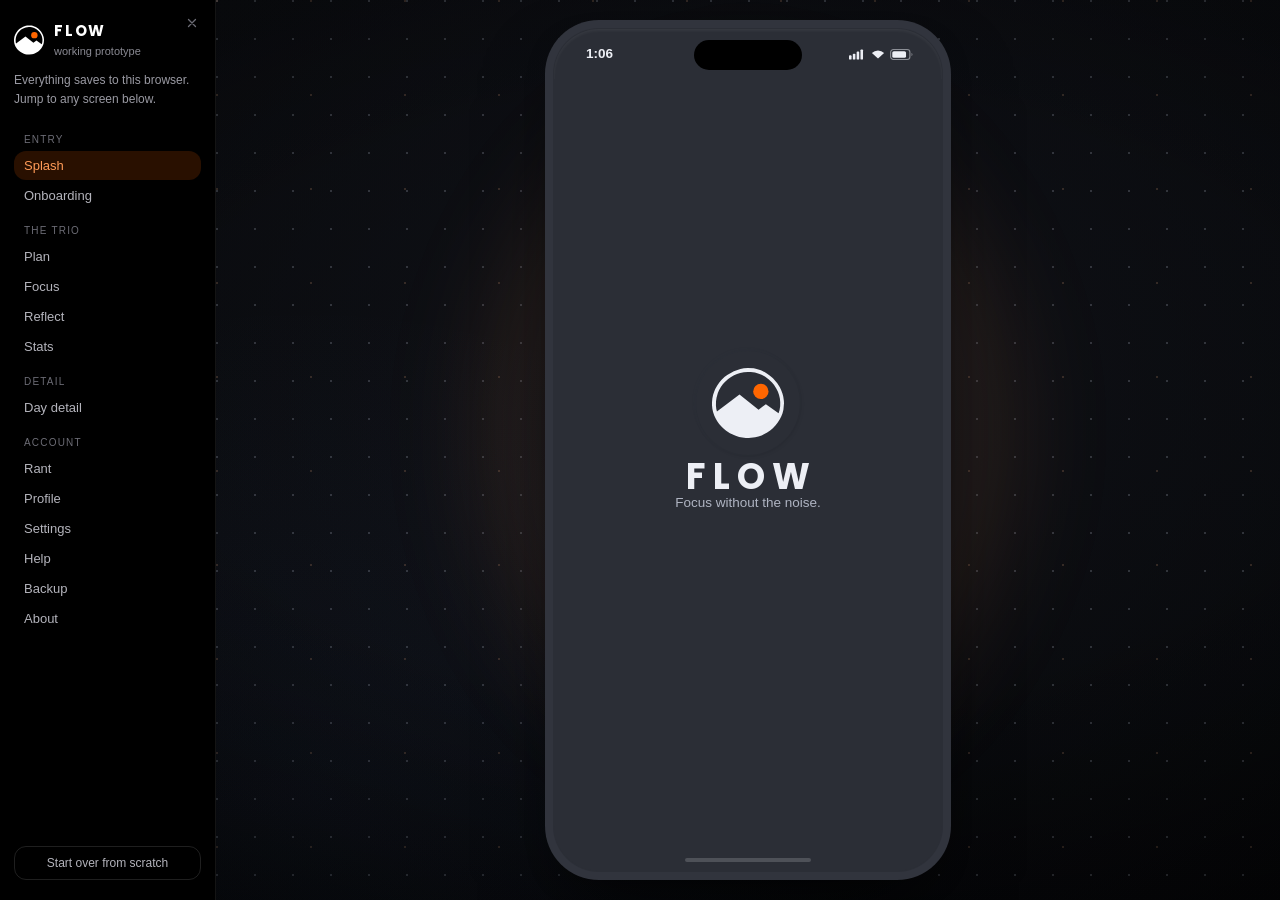
==== app/index.html @ 4b925926 "Flow, second iteration A focus app in plain HTML, CSS and JavaScript. Plan the day, run the timer, r" ====
<!DOCTYPE html>
<html lang="en" data-theme="dark">
<head>
<meta charset="utf-8">
<meta name="viewport" content="width=device-width, initial-scale=1, viewport-fit=cover">
<meta name="theme-color" content="#000000">
<title>Flow</title>
<meta name="description" content="A focus app that runs in the browser. Plan the day, run the timer, reflect on how it went. No sign up, no account, nothing leaves your device.">

<!-- The mark is white on transparent, drawn for a dark ground, so on its own it
     disappears in a light browser tab. tools/build_icons.py sits it on the
     app's own near-black first. 180 is the size iOS wants for a home screen. -->
<link rel="icon" href="icon-32.png" sizes="32x32" type="image/png">
<link rel="apple-touch-icon" href="icon-180.png">
<meta name="apple-mobile-web-app-title" content="Flow">

<!-- The card people see when the link gets posted. The path is relative to the
     site root, which is where the built index.html lives, not to app/.
     tools/set_site_url.py rewrites these to absolute once the site has a URL,
     because a few scrapers will not resolve a relative one. -->
<meta property="og:type" content="website">
<meta property="og:url" content="https://arihantslittlecave.github.io/flow-focus-app/">
<meta property="og:title" content="Flow">
<meta property="og:description" content="Plan the day. Do the work. Reflect on it. A focus app with no sign up and no account.">
<meta property="og:image" content="https://arihantslittlecave.github.io/flow-focus-app/banner/FLOW-banner-1600x900.png">
<meta property="og:image:width" content="1600">
<meta property="og:image:height" content="900">
<meta name="twitter:card" content="summary_large_image">

<link rel="stylesheet" href="styles.css">
</head>
<body>

<!-- ============ ICON SPRITE ============ -->
<!-- Inline styles are deliberate: the global `svg{width:100%;height:100%}` rule
     outranks the width/height attributes, which turned this sprite into a
     full-viewport invisible overlay that swallowed every click on the rail. -->
<svg aria-hidden="true" style="position:absolute;width:0;height:0;overflow:hidden;pointer-events:none">
<defs>
  <symbol id="i-chev-r" viewBox="0 0 24 24"><path d="m9 5 7 7-7 7" stroke="currentColor" stroke-width="2.4" stroke-linecap="round" stroke-linejoin="round"/></symbol>
  <symbol id="i-chev-l" viewBox="0 0 24 24"><path d="M15 5 8 12l7 7" stroke="currentColor" stroke-width="2.4" stroke-linecap="round" stroke-linejoin="round"/></symbol>
  <symbol id="i-tri-r" viewBox="0 0 24 24"><path d="M9 6l7 6-7 6z" fill="currentColor"/></symbol>
  <symbol id="i-tri-l" viewBox="0 0 24 24"><path d="M15 6l-7 6 7 6z" fill="currentColor"/></symbol>
  <symbol id="i-check" viewBox="0 0 24 24"><path d="m5 12.5 4.5 4.5L19 7.5" stroke="currentColor" stroke-width="2.6" stroke-linecap="round" stroke-linejoin="round"/></symbol>
  <symbol id="i-check-c" viewBox="0 0 24 24"><circle cx="12" cy="12" r="9.5" stroke="currentColor" stroke-width="1.8"/><path d="m8 12.2 2.8 2.8L16.2 9.6" stroke="currentColor" stroke-width="1.8" stroke-linecap="round" stroke-linejoin="round"/></symbol>
  <symbol id="i-plus" viewBox="0 0 24 24"><path d="M12 5v14M5 12h14" stroke="currentColor" stroke-width="2.2" stroke-linecap="round"/></symbol>
  <symbol id="i-minus" viewBox="0 0 24 24"><path d="M5 12h14" stroke="currentColor" stroke-width="2.2" stroke-linecap="round"/></symbol>
  <symbol id="i-skip" viewBox="0 0 24 24"><path d="M6 5.6v12.8L15 12z" fill="currentColor"/><rect x="16.6" y="5.6" width="2.4" height="12.8" rx="1.2" fill="currentColor"/></symbol>
  <symbol id="i-play" viewBox="0 0 24 24"><path d="M8 5.5v13l11-6.5z" fill="currentColor"/></symbol>
  <symbol id="i-play-o" viewBox="0 0 24 24"><path d="M8 5.6v12.8L18.5 12z" stroke="currentColor" stroke-width="1.8" stroke-linejoin="round"/></symbol>
  <symbol id="i-pause" viewBox="0 0 24 24"><rect x="7" y="5.5" width="3.4" height="13" rx="1.2" fill="currentColor"/><rect x="13.6" y="5.5" width="3.4" height="13" rx="1.2" fill="currentColor"/></symbol>
  <symbol id="i-reset" viewBox="0 0 24 24"><path d="M4.5 12a7.5 7.5 0 1 0 2.4-5.5" stroke="currentColor" stroke-width="2" stroke-linecap="round"/><path d="M4 4.2v3.6h3.6" stroke="currentColor" stroke-width="2" stroke-linecap="round" stroke-linejoin="round"/></symbol>
  <symbol id="i-trash" viewBox="0 0 24 24"><path d="M4.5 6.5h15M9.5 6.5V5a1.5 1.5 0 0 1 1.5-1.5h2A1.5 1.5 0 0 1 14.5 5v1.5M6.5 6.5l.8 12a2 2 0 0 0 2 1.9h5.4a2 2 0 0 0 2-1.9l.8-12" stroke="currentColor" stroke-width="1.8" stroke-linecap="round" stroke-linejoin="round"/></symbol>
  <symbol id="i-flame" viewBox="0 0 24 24"><path d="M12 2.5s5.6 4.2 5.6 9.6a5.6 5.6 0 0 1-11.2 0c0-1.7.7-3 1.6-4 .3 1.3 1.1 2 1.9 2 0-3.1 2.1-5.8 2.1-7.6Z" fill="currentColor"/></symbol>
  <symbol id="i-mic" viewBox="0 0 24 24"><rect x="9" y="2.6" width="6" height="11" rx="3" stroke="currentColor" stroke-width="2"/><path d="M5.5 11a6.5 6.5 0 0 0 13 0M12 17.5V21" stroke="currentColor" stroke-width="2" stroke-linecap="round"/></symbol>
  <symbol id="i-avatar" viewBox="0 0 24 24"><circle cx="12" cy="9" r="3.9" fill="currentColor"/><path d="M4.6 21a7.4 7.4 0 0 1 14.8 0Z" fill="currentColor"/></symbol>
  <symbol id="i-grip" viewBox="0 0 24 24"><circle cx="9" cy="6" r="1.5" fill="currentColor"/><circle cx="15" cy="6" r="1.5" fill="currentColor"/><circle cx="9" cy="12" r="1.5" fill="currentColor"/><circle cx="15" cy="12" r="1.5" fill="currentColor"/><circle cx="9" cy="18" r="1.5" fill="currentColor"/><circle cx="15" cy="18" r="1.5" fill="currentColor"/></symbol>
  <symbol id="i-edit" viewBox="0 0 24 24"><path d="M4 20h4L19 9a2.1 2.1 0 0 0-3-3L5 17z" stroke="currentColor" stroke-width="1.8" stroke-linejoin="round"/></symbol>
  <symbol id="i-download" viewBox="0 0 24 24"><path d="M12 3.5v11m0 0 4-4m-4 4-4-4" stroke="currentColor" stroke-width="2" stroke-linecap="round" stroke-linejoin="round"/><path d="M4.5 17v1.5a2 2 0 0 0 2 2h11a2 2 0 0 0 2-2V17" stroke="currentColor" stroke-width="2" stroke-linecap="round"/></symbol>
  <symbol id="i-volume" viewBox="0 0 24 24"><path d="M4 9.5h3l4.5-3.8v12.6L7 14.5H4z" stroke="currentColor" stroke-width="1.8" stroke-linejoin="round"/><path d="M15.5 9a4 4 0 0 1 0 6M18 6.5a7.5 7.5 0 0 1 0 11" stroke="currentColor" stroke-width="1.8" stroke-linecap="round"/></symbol>
  <symbol id="i-chart" viewBox="0 0 24 24"><path d="M5 20V11M12 20V4M19 20v-6" stroke="currentColor" stroke-width="2" stroke-linecap="round"/></symbol>
  <symbol id="i-plan" viewBox="0 0 24 24"><path d="M8 6h11M8 12h11M8 18h11" stroke="currentColor" stroke-width="2" stroke-linecap="round"/><path d="m3 6 1.4 1.4L7 4.8M3 12l1.4 1.4L7 10.8M3 18l1.4 1.4L7 16.8" stroke="currentColor" stroke-width="2" stroke-linecap="round" stroke-linejoin="round"/></symbol>
  <symbol id="i-clock" viewBox="0 0 24 24"><circle cx="12" cy="12" r="9" stroke="currentColor" stroke-width="2"/><path d="M12 7.5V12l3 2" stroke="currentColor" stroke-width="2" stroke-linecap="round" stroke-linejoin="round"/></symbol>
  <symbol id="i-moon" viewBox="0 0 24 24"><path d="M20.5 14.5A8.2 8.2 0 0 1 9.5 3.5a8.5 8.5 0 1 0 11 11Z" stroke="currentColor" stroke-width="2" stroke-linejoin="round"/></symbol>
  <symbol id="i-close" viewBox="0 0 24 24"><path d="M6 6l12 12M18 6 6 18" stroke="currentColor" stroke-width="2.2" stroke-linecap="round"/></symbol>
  <symbol id="i-mail" viewBox="0 0 24 24"><rect x="2.8" y="5" width="18.4" height="14" rx="2.6" stroke="currentColor" stroke-width="1.8"/><path d="m3.6 7.2 7.3 5.2a2 2 0 0 0 2.2 0l7.3-5.2" stroke="currentColor" stroke-width="1.8" stroke-linecap="round"/></symbol>
  <symbol id="i-logo" viewBox="-0.66 0.66 101.32 98.68">
    <path fill="currentColor" fill-rule="evenodd" d="M49.75 0.66L58.06 1.25L62.13 2.08L68.11 4.07L73.26 6.48L76.99 8.72L80.9 11.54L85.13 15.28L91.2 22.34L94.6 27.66L96.76 32.06L98.59 36.96L99.67 41.11L100.5 46.68L100.66 50.5L99.83 59.39L98.59 64.29L96.93 68.69L94.77 73.01L91.86 77.57L88.87 81.31L84.97 85.38L81.15 88.62L76.99 91.53L69.1 95.6L64.7 97.18L60.05 98.34L51.16 99.34L46.93 99.25L42.03 98.67L37.54 97.76L32.64 96.26L24.58 92.52L19.27 89.04L16.28 86.63L12.96 83.47L9.39 79.4L6.48 75.33L4.32 71.59L2.49 67.61L0.83 62.62L-0.17 57.97L-0.66 53.07L-0.66 48.92L-0.17 43.77L0.91 38.54L2.49 33.72L3.9 30.4L6.73 25.25L9.63 21.1L12.87 17.36L17.28 13.21L21.35 10.13L30.15 5.15L39.29 1.99L44.27 1.08L49.75 0.66ZM49.58 6.23L53.99 6.31L59.8 7.14L65.28 8.72L69.1 10.3L73.84 12.87L79.32 16.86L83.8 21.18L86.71 24.75L89.78 29.49L92.11 34.22L93.6 38.46L94.85 43.77L95.35 48.42L95.27 54.4L94.35 60.22L93.02 64.45L75.17 51.66L64.87 59.39L38.04 37.87L6.31 62.13L5.4 58.31L4.9 53.74L4.98 47.59L5.73 42.52L7.56 36.05L9.22 32.14L11.79 27.49L14.53 23.67L16.78 21.1L21.68 16.53L25.08 14.04L30.32 11.05L34.55 9.22L38.95 7.81L44.19 6.73L49.58 6.23Z"/>
    <circle cx="68.1" cy="33.7" r="10.8" fill="#FF6600"/>
  </symbol>
</defs>
</svg>

<div class="stage">

  <!-- Hides the navigation so the phone gets the whole window. This rail is a
       tool for driving the demo, not part of what is being demoed, and it has
       no business being in the recording. -->
  <button class="rail-show" id="railShow" aria-label="Show the screen list" title="Show the screen list (S)">
    <svg><use href="#i-plan"/></svg>
  </button>

  <aside class="stage-rail">
    <button class="rail-hide" id="railHide" aria-label="Hide the screen list" title="Hide the screen list (S)">
      <svg><use href="#i-close"/></svg>
    </button>
    <div class="rail-brand">
      <svg class="rail-mark"><use href="#i-logo"/></svg>
      <div><div class="rail-name">FLOW</div><div class="rail-sub">working prototype</div></div>
    </div>
    <p class="rail-note">Everything saves to this browser. Jump to any screen below.</p>
    <nav class="rail-nav" id="railNav"></nav>
    <button class="rail-reset" id="railReset">Start over from scratch</button>
  </aside>

  <div class="device-wrap">
   <!-- Drifting dot field. Lives inside .device-wrap, not on the whole stage,
        so it only ever appears in the area around the phone and the rail stays
        plain. Decorative, so no text and no role. -->
   <div class="stage-dots" aria-hidden="true"></div>
   <div class="device-slot">
    <div class="device" id="device">
      <div class="notch"></div>
      <div class="statusbar">
        <span class="sb-time" id="sbTime">9:41</span>
        <span class="sb-right">
          <svg viewBox="0 0 20 12" class="sb-ico"><rect x="0" y="7" width="3" height="5" rx="1" fill="currentColor"/><rect x="4.5" y="5" width="3" height="7" rx="1" fill="currentColor"/><rect x="9" y="2.5" width="3" height="9.5" rx="1" fill="currentColor"/><rect x="13.5" y="0" width="3" height="12" rx="1" fill="currentColor"/></svg>
          <svg viewBox="0 0 16 12" class="sb-ico"><path d="M8 10.5 1 4.2a10 10 0 0 1 14 0z" fill="currentColor"/></svg>
          <svg viewBox="0 0 26 12" class="sb-ico"><rect x="0.6" y="0.6" width="21" height="10.8" rx="3" stroke="currentColor" stroke-width="1.2" fill="none" opacity=".5"/><rect x="2.4" y="2.4" width="15" height="7.2" rx="1.8" fill="currentColor"/><path d="M23.4 4.2v3.6a2.2 2.2 0 0 0 0-3.6" fill="currentColor" opacity=".5"/></svg>
        </span>
      </div>

      <main class="viewport" id="viewport">

        <!-- ============ SPLASH ============ -->
        <section class="screen screen--plain" data-screen="splash">
          <div class="splash">
            <div class="splash-plate"><svg class="splash-mark"><use href="#i-logo"/></svg></div>
            <div class="splash-word">FLOW</div>
            <div class="splash-tag">Focus without the noise.</div>
          </div>
        </section>

        <!-- ============ ONBOARDING ============ -->
        <section class="screen screen--plain" data-screen="onboard">
          <div class="ob">
            <div class="ob-top"><div class="ob-dots" id="obDots"></div><button class="ob-skip" data-ob-skip>Skip</button></div>
            <div class="ob-body">
              <div class="ob-step is-active" data-step="0">
                <svg class="ob-mark"><use href="#i-logo"/></svg>
                <h1 class="ob-h">Peak clarity,<br>every session.</h1>
                <p class="ob-p">Plan the day, sink into deep work, then reflect on how it went. Three steps, nothing else.</p>
              </div>
              <div class="ob-step" data-step="1">
                <h1 class="ob-h">What should we<br>call you?</h1>
                <p class="ob-p">That's the only thing Flow needs. No account, no email, and everything stays on this device.</p>
                <input id="obName" class="ob-input" type="text" placeholder="Your name" autocomplete="off" enterkeyhint="go">
                <p class="ob-hint">Skip it if you'd rather just start.</p>
              </div>
            </div>
            <div class="ob-foot">
              <button class="btn btn--ghost" id="obBack">Back</button>
              <button class="btn btn--primary btn--grow" id="obNext">Let's Flow <svg class="btn-ico"><use href="#i-chev-r"/></svg></button>
            </div>
          </div>
        </section>

        <!-- ============ PLAN ============ -->
        <section class="screen" data-screen="plan">
          <header class="apphead">
            <h1 class="head-title"><svg><use href="#i-chev-r"/></svg>PLAN</h1>
            <button class="avatar" data-menu></button>
          </header>
          <div class="scroll">
            <div class="stepper-row">
              <button id="dayPrev" aria-label="Previous day"><svg><use href="#i-tri-l"/></svg></button>
              <b id="dayLabel">Monday</b>
              <button id="dayNext" aria-label="Next day"><svg><use href="#i-tri-r"/></svg></button>
            </div>

            <div class="card">
              <div class="card-head"><b>Daily Tasks</b><span id="planDate">29/12/25</span></div>
              <ul class="tasks" id="taskList"></ul>
              <p class="card-empty" id="taskEmpty">No tasks yet. Add one below.</p>
              <!-- the add button sits with the field it belongs to, not across
                   the card in a footer the eye has to travel back from -->
              <div class="addrow">
                <input id="taskInput" type="text" placeholder="Add a task" autocomplete="off">
                <button class="icon-btn" id="taskAdd" aria-label="Add task"><svg><use href="#i-plus"/></svg></button>
              </div>
              <div class="card-foot">
                <span class="done-count"><svg><use href="#i-check-c"/></svg><b id="planDone">0/0</b> completed</span>
                <span id="planCarried"></span>
              </div>
            </div>

            <div class="card">
              <div class="cal-head">
                <button id="calPrev" aria-label="Previous month"><svg><use href="#i-chev-l"/></svg></button>
                <b id="calLabel">September 2021</b>
                <button id="calNext" aria-label="Next month"><svg><use href="#i-chev-r"/></svg></button>
              </div>
              <div class="cal-dow"><span>SUN</span><span>MON</span><span>TUE</span><span>WED</span><span>THU</span><span>FRI</span><span>SAT</span></div>
              <div class="cal-grid" id="calGrid"></div>
            </div>
          </div>
        </section>

        <!-- ============ FOCUS ============ -->
        <section class="screen" data-screen="focus">
          <header class="apphead">
            <h1 class="head-title"><svg><use href="#i-chev-r"/></svg>FOCUS</h1>
            <button class="avatar" data-menu></button>
          </header>
          <div class="scroll">
            <div class="dial" id="dialBox">
              <svg viewBox="0 0 280 280" class="dial-svg">
                <circle cx="140" cy="140" r="116" class="dial-disc"/>
                <circle cx="140" cy="140" r="130" class="dial-track"/>
                <circle cx="140" cy="140" r="130" class="dial-fill" id="dialFill"/>
              </svg>
              <div class="dial-face">
                <div class="dial-time" id="dialTime">00:25:00</div>
                <div class="dial-units"><span>hr</span><span>min</span><span>sec</span></div>
              </div>
              <button class="btn btn--primary dial-btn" id="btnStart">
                <svg class="btn-ico" id="btnStartIco"><use href="#i-play"/></svg><span id="btnStartTxt">Start Flow</span>
              </button>
            </div>

            <!-- This row was three unlabelled icons around the bare word
                 "General", which tells you nothing about what any of it does.
                 The buttons now say their own names and the pill says what the
                 value underneath it means. -->
            <div class="session-row">
              <button class="round-btn" id="btnReset" aria-label="Reset this block"
                      title="Back to the full length, nothing logged">
                <svg><use href="#i-reset"/></svg><em>Reset</em>
              </button>
              <div class="pill-stepper">
                <button id="tagPrev" aria-label="Previous label"><svg><use href="#i-tri-l"/></svg></button>
                <span class="pill-val">
                  <i>Working on</i>
                  <b id="tagLabel">General</b>
                </span>
                <button id="tagNext" aria-label="Next label"><svg><use href="#i-tri-r"/></svg></button>
              </div>
              <!-- this was a plus sign, which reads as "add something" when what
                   it does is end the block early and move to the break -->
              <button class="round-btn" id="btnSkip" aria-label="End this block and move on"
                      title="End the block early and start the break">
                <svg><use href="#i-skip"/></svg><em>Skip</em>
              </button>
            </div>
            <p class="session-note" id="tagNote"></p>

            <div class="duo">
              <div class="card card--duo">
                <span>Session</span>
                <div class="numstep"><button data-ses="-5"><svg><use href="#i-minus"/></svg></button><b id="sesVal" class="cycle" title="Tap to cycle 25 / 50 / 90">25min</b><button data-ses="5"><svg><use href="#i-plus"/></svg></button></div>
              </div>
              <div class="card card--duo">
                <span>Break</span>
                <div class="numstep"><button data-brk="-5"><svg><use href="#i-minus"/></svg></button><b id="brkVal">5min</b><button data-brk="5"><svg><use href="#i-plus"/></svg></button></div>
              </div>
            </div>

            <div class="card">
              <div class="card-head"><b>Ambient Sounds</b><svg class="head-ico"><use href="#i-volume"/></svg></div>
              <div class="sound-list" id="soundList"></div>
              <div class="slider-row">
                <svg><use href="#i-volume"/></svg>
                <input type="range" id="volRange" min="0" max="100" value="45">
                <span id="volVal">45</span>
              </div>
            </div>

            <!-- the daily goal set on Profile had nowhere to show up, so it was
                 a number you typed into a void; this is where it earns its keep -->
            <div class="card card--strip">
              <div class="strip">
                <div><b id="fTodayMin">0m</b><span>focused today</span></div>
                <div><b id="fTodaySes">0</b><span>sessions</span></div>
                <div><b id="fStreak">0</b><span>day streak</span></div>
              </div>
              <div class="goal">
                <div class="goal-bar"><i id="goalFill"></i></div>
                <span id="goalTxt"></span>
              </div>
            </div>
          </div>
        </section>

        <!-- ============ REFLECT ============ -->
        <section class="screen" data-screen="reflect">
          <header class="apphead">
            <h1 class="head-title"><svg><use href="#i-chev-r"/></svg>REFLECT</h1>
            <button class="avatar" data-menu></button>
          </header>
          <div class="scroll">
            <button class="card card--action" data-go="rant">
              <span class="action-ico"><svg><use href="#i-flame"/></svg></span>
              <span class="action-txt">
                <b>Need to get something out first?</b>
                <small>Write the rant, then burn it. Nothing is saved.</small>
              </span>
              <svg class="action-arrow"><use href="#i-chev-r"/></svg>
            </button>

            <div class="card">
              <div class="card-head"><b>How was your mood today?</b><svg class="head-ico"><use href="#i-edit"/></svg></div>
              <div class="moodbars" id="moodBars"></div>
            </div>

            <div class="card">
              <div class="card-head"><b>Notes</b><span id="reflectSaved"></span></div>
              <textarea id="journal" rows="6" placeholder="What kept you in flow today? Saves as you type."></textarea>
            </div>

            <div class="card" id="entriesCard">
              <div class="card-head"><b>Past entries</b></div>
              <div class="rows" id="entries"></div>
              <p class="card-empty" id="entriesEmpty">No entries yet.</p>
              <button class="btn btn--ghost btn--block btn--sm" id="entriesMore" hidden>Show more</button>
            </div>
          </div>
        </section>

        <!-- ============ RANT ============ -->
        <section class="screen" data-screen="rant">
          <header class="apphead">
            <button class="head-title head-title--back" data-back><svg><use href="#i-chev-r"/></svg><span>Rant</span></button>
            <button class="avatar" data-menu></button>
          </header>
          <div class="rant">
            <p class="rant-hint" id="rantHint">Say anything. Nothing here is saved. Burn it when you're done.</p>
            <textarea id="rantText" class="rant-text" placeholder="Get it out&hellip;" spellcheck="false"></textarea>
            <canvas id="rantCanvas" class="rant-canvas" aria-hidden="true"></canvas>
            <div class="rant-gone" id="rantGone" hidden>Gone.</div>
            <div class="rant-bar">
              <button class="rant-mic" id="rantMic" aria-label="Dictate">
                <svg><use href="#i-mic"/></svg><span id="rantMicLabel">Speak</span>
              </button>
              <span class="rant-count" id="rantCount"></span>
              <button class="rant-burn" id="rantBurn" aria-label="Burn this">
                <svg><use href="#i-flame"/></svg><span>Burn</span>
              </button>
            </div>
          </div>
        </section>

        <!-- ============ STATS ============ -->
        <section class="screen" data-screen="stats">
          <header class="apphead">
            <h1 class="head-title"><svg><use href="#i-chev-r"/></svg>STATS</h1>
            <button class="avatar" data-menu></button>
          </header>
          <div class="scroll">
            <!-- one range switch for the whole screen. It used to sit inside the
                 chart card while silently driving the mood split two cards
                 above it, so numbers moved for no visible reason. -->
            <div class="range-row">
              <span id="rangeCaption">Last 7 days</span>
              <div class="seg seg--sm" id="rangeSeg">
                <button data-range="week" class="is-active">W</button>
                <button data-range="month">M</button>
                <button data-range="year">Y</button>
              </div>
            </div>

            <div class="card">
              <div class="card-sec">
                <!-- always the last seven days, whatever the range above says:
                     a streak is a run of days, not a window you pick -->
                <div class="sec-title">Daily streak</div>
                <div class="streak-dots" id="streakDots"></div>
                <div class="sec-note" id="streakNote">Keep going</div>
              </div>
              <!-- Focused time is the one number this screen exists to report, so
                   it is no longer one of four equal tiles. -->
              <div class="hero-stat">
                <span>Focused</span><b id="stTotal">0m</b><i id="stTotalTrend">all time</i>
              </div>
              <div class="quad quad--3 quad--plain">
                <div><span>Avg session</span><b id="stAvg">0m</b><i id="stAvgNote">per session</i></div>
                <div><span>Tasks done</span><b id="stTasks">0</b><i id="stTasksNote">this week</i></div>
                <div><span>Sessions</span><b id="stSessions">0</b><i id="stSesNote">this week</i></div>
              </div>
              <div class="card-sec">
                <div class="sec-title">How the days felt</div>
                <div class="moodsplit" id="moodSplit"></div>
                <div class="sec-note" id="moodNote"></div>
              </div>
            </div>

            <div class="card">
              <div class="card-head"><b id="focusRangeLabel">Focus this week</b></div>
              <!-- the year view buckets by MONTH, so these cannot say "day" -->
              <div id="focusSpread">
                <div class="kv"><span id="stHighLbl">Best day</span><b id="stHigh">0m</b></div>
                <div class="kv"><span id="stMeanLbl">Average day</span><b id="stMean">0m</b></div>
                <div class="kv"><span id="stLowLbl">Quietest day</span><b id="stLow">0m</b></div>
              </div>
              <p class="card-empty" id="focusThin" hidden></p>
              <div class="chart" id="chart"></div>
              <div class="chart-x" id="chartX"></div>
              <p class="chart-hint">Tap a bar to open that day</p>
            </div>

            <div class="card">
              <div class="card-head"><b>Best time of day</b><span id="todBest">no data yet</span></div>
              <div class="tod" id="tod"></div>
            </div>

            <!-- A "Where it went" breakdown by label used to sit here. It was
                 cut on purpose: people label the same work differently from one
                 day to the next, so the split measured naming habits more than
                 it measured time, and a chart you cannot trust is worse than no
                 chart. Taking your data with you is the useful thing to offer. -->
            <button class="btn btn--primary btn--block" id="stExport">
              <svg class="btn-ico"><use href="#i-download"/></svg>Download your data
            </button>
            <p class="chart-hint">A readable JSON file. Yours to keep, restore or move.</p>
          </div>
        </section>

        <!-- ============ DAY DETAIL ============ -->
        <section class="screen" data-screen="day">
          <header class="apphead">
            <button class="head-title head-title--back" data-back><svg><use href="#i-chev-r"/></svg><span id="dayTitle">Go Back</span></button>
            <button class="avatar" data-menu></button>
          </header>
          <div class="scroll">
            <div class="card">
              <div class="card-head"><b id="dayHeading">Day</b><span id="dayMood">not logged</span></div>
              <div class="quad quad--2">
                <div><span>Focused</span><b id="dayTotal">0m</b></div>
                <div><span>Sessions</span><b id="daySessions">0</b></div>
              </div>
            </div>
            <!-- a day is what you meant to do as well as what you did, so the
                 list shows both, ticked and untouched -->
            <div class="card" id="dayTaskCard">
              <div class="card-head"><b>Tasks</b><span id="dayTaskCount"></span></div>
              <ul class="tasks" id="dayTasks"></ul>
            </div>
            <div class="card">
              <div class="card-head"><b>Session log</b></div>
              <div class="log" id="dayLog"></div>
              <p class="card-empty" id="dayEmpty">Nothing logged on this day.</p>
            </div>
            <div class="card" id="dayNoteCard">
              <div class="card-head"><b>Reflection</b></div>
              <p class="card-p" id="dayNote"></p>
            </div>
          </div>
        </section>

        <!-- ============ PROFILE ============ -->
        <section class="screen" data-screen="profile">
          <header class="apphead">
            <button class="head-title head-title--back" data-back><svg><use href="#i-chev-r"/></svg><span>Go Back</span></button>
            <button class="avatar" data-menu></button>
          </header>
          <div class="scroll">
            <!-- This was a grey silhouette floating half-off a card, which is
                 the shape of a photo upload Flow does not have. It now shows
                 the one identity that actually exists here: your initial, your
                 name, and how long you have been at it. -->
            <div class="card card--hero">
              <button class="prof-mark" id="profMark" aria-label="Change your picture"
                      title="Choose a picture"><svg class="prof-person"><use href="#i-avatar"/></svg><i class="prof-cam"><svg><use href="#i-edit"/></svg></i></button>
              <input type="file" id="profFile" accept="image/*" hidden>
              <div class="prof-id">
                <b id="profHello">Friend</b>
                <span id="profSince"></span>
                <button class="prof-clear" id="profClear" hidden>Remove picture</button>
              </div>
            </div>

            <div class="card">
              <div class="prof-stats">
                <div><b id="profFocus">0h</b><span>focused</span></div>
                <div><b id="profStreak">0</b><span>day streak</span></div>
                <div><b id="profDone">0</b><span>tasks done</span></div>
              </div>
            </div>

            <div class="card">
              <!-- no Save button: two fields that save themselves do not need
                   one, and a button you must remember to press is a way to
                   lose work rather than a way to keep it -->
              <div class="card-head"><b>Your details</b><span id="profSaved"></span></div>
              <label class="fld"><span>Name</span><input id="pName" type="text" placeholder="Your name"></label>
              <label class="fld"><span>Daily focus goal</span>
                <div class="numstep numstep--wide"><button data-goal="-15"><svg><use href="#i-minus"/></svg></button><b id="pGoalVal">120 min</b><button data-goal="15"><svg><use href="#i-plus"/></svg></button></div>
              </label>
              <p class="card-fine card-fine--left" id="profGoalNote"></p>
            </div>
          </div>
        </section>

        <!-- ============ SETTINGS ============ -->
        <section class="screen" data-screen="settings">
          <header class="apphead">
            <button class="head-title head-title--back" data-back><svg><use href="#i-chev-r"/></svg><span>Go Back</span></button>
            <button class="avatar" data-menu></button>
          </header>
          <div class="scroll">
            <div class="card">
              <div class="card-brand"><b>Settings and Privacy</b><span class="brandmark"><svg><use href="#i-logo"/></svg><em>FLOW</em></span></div>
              <div class="rows">
                <div class="row row--split"><span>Appearance</span>
                  <div class="seg" id="themeSeg"><button data-theme="dark" class="is-active">Dark</button><button data-theme="light">Light</button></div>
                </div>
                <div class="row row--split"><span>Accent</span>
                  <div class="swatches" id="accentRow">
                    <button data-accent="#C74A00" class="is-active" style="--s:#C74A00"></button>
                    <button data-accent="#1156D9" style="--s:#1156D9"></button>
                    <button data-accent="#0F7A57" style="--s:#0F7A57"></button>
                    <button data-accent="#6D3BD4" style="--s:#6D3BD4"></button>
                  </div>
                </div>
                <!-- one label per thing that actually happens; "Sounds &
                     Notifications" was two features wearing one name -->
                <div class="row row--split"><span>Chime when a block ends</span><button class="toggle is-on" data-setting="alerts"></button></div>
                <div class="row row--split"><span>Desktop notifications</span><button class="toggle" data-setting="notify"></button></div>
                <div class="row row--split"><span>Start breaks automatically</span><button class="toggle" data-setting="autoBreak"></button></div>
                <div class="row row--split"><span>Keep ambient sound in breaks</span><button class="toggle is-on" data-setting="soundBreak"></button></div>
                <div class="row row--split"><span>Where your data lives</span><b>This device only</b></div>
                <button class="row" data-go="backup"><span>Downloads and backup</span><b>Export</b></button>
                <button class="row" data-go="help"><span>Help</span></button>
                <button class="row" data-go="about"><span>About Flow</span></button>
              </div>
              <p class="card-fine">No ads, no trackers, no accounts. Say hello at <a href="mailto:joinflow@gmail.com">joinflow@gmail.com</a></p>
            </div>
          </div>
        </section>

        <!-- ============ HELP ============ -->
        <section class="screen" data-screen="help">
          <header class="apphead">
            <button class="head-title head-title--back" data-back><svg><use href="#i-chev-r"/></svg><span>Go Back</span></button>
            <button class="avatar" data-menu></button>
          </header>
          <div class="scroll">
            <div class="card">
              <div class="card-brand"><b>Help</b><span class="brandmark"><svg><use href="#i-logo"/></svg><em>FLOW</em></span></div>
              <!-- the answer opens under the question it belongs to. It used to
                   render in one box below the whole list, so tapping the first
                   question put the answer ten rows off the bottom of the screen -->
              <div class="rows" id="faqRows"></div>
              <!-- this used to be a GitHub button that only raised a toast saying
                   the repo was not public yet. Mail works today. -->
              <p class="card-fine">Still stuck? A real person reads these.</p>
              <a class="btn btn--primary btn--block" id="btnFeedback"
                 href="mailto:joinflow@gmail.com?subject=Flow%20feedback"><svg class="btn-ico"><use href="#i-mail"/></svg>Send feedback</a>
            </div>
          </div>
        </section>

        <!-- ============ BACKUP ============ -->
        <section class="screen" data-screen="backup">
          <header class="apphead">
            <button class="head-title head-title--back" data-back><svg><use href="#i-chev-r"/></svg><span>Go Back</span></button>
            <button class="avatar" data-menu></button>
          </header>
          <div class="scroll">
            <div class="card">
              <div class="card-brand"><b>Downloads and Backup</b><span class="brandmark"><svg><use href="#i-logo"/></svg><em>FLOW</em></span></div>
              <!-- the Auto Backup toggle used to live here and did nothing at
                   all; a switch that flips and changes no behaviour is worse
                   than no switch -->
              <div class="rows">
                <div class="row row--split"><span>Storage</span><b id="bkSize">0 KB</b></div>
                <div class="row row--split"><span>Tasks</span><b id="bkTasks">0</b></div>
                <div class="row row--split"><span>Focus sessions</span><b id="bkSessions">0</b></div>
                <div class="row row--split"><span>Reflections</span><b id="bkEntries">0</b></div>
                <!-- an "Export Flow Data (JSON)" row used to sit here doing
                     exactly what the button at the bottom does -->
                <button class="row" id="bkImport"><span>Restore from a file</span><b>Import</b></button>
                <button class="row row--danger" id="bkWipe"><span>Clear all data</span></button>
              </div>
              <input type="file" id="bkFile" accept="application/json" hidden>
              <p class="card-fine" id="bkWhen">Last backup: just now</p>
              <button class="btn btn--primary btn--block" id="bkExport2"><svg class="btn-ico"><use href="#i-download"/></svg>Export Flow Data</button>
            </div>
          </div>
        </section>

        <!-- ============ ABOUT ============ -->
        <section class="screen" data-screen="about">
          <header class="apphead">
            <button class="head-title head-title--back" data-back><svg><use href="#i-chev-r"/></svg><span>Go Back</span></button>
            <button class="avatar" data-menu></button>
          </header>
          <div class="scroll">
            <div class="card">
              <!-- "open source" came off the version line until there is a repo
                   behind the claim -->
              <div class="about-top"><svg class="about-mark"><use href="#i-logo"/></svg><b>FLOW</b><span>Version 2.0</span></div>
              <p class="card-p">Peace lives in the mountains for me. That flowing peak clarity where nothing distracts.</p>
              <p class="card-p">Productivity apps promised focus and delivered ads, clutter and overload, shattering that calm every time.</p>
              <p class="card-p">So I built Flow: plan the day, sink into deep work, reflect on how it went. No ads, no account, no server. Your data sits in your browser, and you can take a copy of it whenever you like.</p>
              <div class="quad quad--3">
                <div><b>0</b><span>ads, ever</span></div>
                <div><b>0</b><span>trackers</span></div>
                <div><b>100%</b><span>your data</span></div>
              </div>
              <p class="card-fine">Designed and built by Arihant.</p>
              <a class="btn btn--primary btn--block" id="btnSource"
                 href="mailto:joinflow@gmail.com?subject=Flow"><svg class="btn-ico"><use href="#i-mail"/></svg>Get in touch</a>
            </div>
          </div>
        </section>

      </main>

      <!-- ============ AVATAR MENU ============ -->
      <div class="menu-scrim" id="menuScrim" hidden>
        <nav class="menu-sheet" id="menuSheet">
          <button class="menu-back" id="menuClose"><svg><use href="#i-chev-l"/></svg></button>
          <div class="menu-theme">
            <span>Appearance</span>
            <div class="seg seg--sm" id="menuThemeSeg">
              <button data-theme="dark" class="is-active">Dark</button>
              <button data-theme="light">Light</button>
            </div>
          </div>
          <!-- these read the same as the rows on Settings now: it said
               "About Us" here and "About Flow" two taps away -->
          <button data-go="profile">Profile</button>
          <button data-go="settings">Settings and privacy</button>
          <button data-go="help">Help</button>
          <button data-go="backup">Downloads and backup</button>
          <button data-go="about">About Flow</button>
        </nav>
      </div>

      <nav class="tabbar">
        <div class="tabpill">
          <button class="tab is-active" data-go="plan"><svg><use href="#i-plan"/></svg>Plan</button>
          <button class="tab" data-go="focus"><svg><use href="#i-clock"/></svg>Focus</button>
          <button class="tab" data-go="reflect"><svg><use href="#i-moon"/></svg>Reflect</button>
          <button class="tab" data-go="stats"><svg><use href="#i-chart"/></svg>Stats</button>
        </div>
      </nav>

      <!-- confirmation dialog replaces window.confirm, which a phone frame
           cannot style and which reads as a browser artefact -->
      <div class="dlg-scrim" id="dlgScrim" hidden>
        <div class="dlg" role="alertdialog" aria-modal="true" aria-labelledby="dlgTitle">
          <h3 id="dlgTitle">Are you sure?</h3>
          <p id="dlgBody"></p>
          <div class="dlg-actions">
            <button class="btn btn--ghost" id="dlgCancel">Cancel</button>
            <button class="btn btn--danger" id="dlgOk">Confirm</button>
          </div>
        </div>
      </div>

      <!-- picking what a block is for: the full list, since cycling eight
           things with an arrow is a chore -->
      <div class="pick-scrim" id="pickScrim" hidden>
        <div class="pick-sheet" role="dialog" aria-modal="true" aria-labelledby="pickTitle">
          <div class="pick-head">
            <b id="pickTitle">What is this block for?</b>
            <button class="icon-btn" id="pickClose" aria-label="Close"><svg><use href="#i-close"/></svg></button>
          </div>
          <div class="pick-list" id="pickList"></div>
          <button class="btn btn--ghost btn--block" id="pickAdd">
            <svg class="btn-ico"><use href="#i-plus"/></svg>Add your own
          </button>
        </div>
      </div>

      <div class="dlg-scrim" id="actScrim" hidden>
        <div class="dlg" role="dialog" aria-modal="true" aria-labelledby="actTitle">
          <h3 id="actTitle">New activity</h3>
          <p>Give it a name and how long it usually takes. Picking it later sets the timer for you.</p>
          <label class="fld"><span>Name</span>
            <input id="actName" type="text" placeholder="Guitar practice" autocomplete="off" maxlength="32">
          </label>
          <label class="fld"><span>Minutes</span>
            <div class="numstep numstep--wide">
              <button data-act="-5" aria-label="Less"><svg><use href="#i-minus"/></svg></button>
              <b id="actMins">20 min</b>
              <button data-act="5" aria-label="More"><svg><use href="#i-plus"/></svg></button>
            </div>
          </label>
          <div class="dlg-actions">
            <button class="btn btn--ghost" id="actCancel">Cancel</button>
            <button class="btn btn--primary" id="actOk">Add it</button>
          </div>
        </div>
      </div>

      <div class="toast" id="toast"></div>
    </div>
   </div>
  </div>
</div>

<script src="app.js"></script>
</body>
</html>
---- app/styles.css ----
/* Poppins, served from this folder rather than from Google.
   It used to come off a CDN, which meant the one dependency the project claims
   not to have was a third-party request on every open, the type could arrive
   late or not at all, and anyone running the app handed their IP to someone
   else to load a font. Four subset files, 31 KB in total, sit in app/fonts. */
@font-face{font-family:Poppins;font-weight:400;font-style:normal;font-display:swap;src:url(fonts/poppins-400.woff2) format('woff2')}
@font-face{font-family:Poppins;font-weight:500;font-style:normal;font-display:swap;src:url(fonts/poppins-500.woff2) format('woff2')}
@font-face{font-family:Poppins;font-weight:600;font-style:normal;font-display:swap;src:url(fonts/poppins-600.woff2) format('woff2')}
@font-face{font-family:Poppins;font-weight:700;font-style:normal;font-display:swap;src:url(fonts/poppins-700.woff2) format('woff2')}

/* =========================================================
   FLOW, shadcn-flavoured design system
   Zinc neutral scale, orange as --primary, bordered cards,
   muted secondary surfaces, visible focus rings.
   ========================================================= */

:root{
  /* Neumorphism: surfaces and ground are the SAME colour, and everything is
     defined by a pair of shadows instead of borders. That is the whole look,
     and it is also its weakness, so text contrast is held high on purpose and
     the one primary action per screen stays a solid orange fill. */
  --background:#2B2E36;
  --foreground:#EDEFF5;
  --card:#2B2E36;
  --card-fg:#EDEFF5;
  --muted:#31343D;
  --muted-fg:#AFB4C2;
  --subtle:#A6ACBB;      /* 5.97:1 on the surface, 5.47 on muted */
  --faint:#9299A8;       /* 4.75:1, the dimmest ink that still passes AA */
  --border:transparent;
  --input:#2B2E36;
  --ring:#FF7A2B;
  --primary-soft:rgba(199,74,0,.22);

  /* the two lights every neumorphic surface is lit by */
  --nm-dark:rgba(9,11,15,.44);
  --nm-lite:rgba(84,91,110,.30);
  --nm-out:2px 2px 5px var(--nm-dark), -2px -2px 5px var(--nm-lite);
  --nm-out-sm:1px 1px 3px var(--nm-dark), -1px -1px 3px var(--nm-lite);
  --nm-in:inset 1px 1px 3px var(--nm-dark), inset -1px -1px 3px var(--nm-lite);
  --nm-in-sm:inset 1px 1px 2px var(--nm-dark), inset -1px -1px 2px var(--nm-lite);
  --nm-faint:1px 1px 4px rgba(9,11,15,.08), -1px -1px 4px rgba(84,91,110,.05);

  --primary:#C74A00;          /* white text on this is 4.76:1 */
  --primary-fg:#FFFFFF;
  --primary-ink:#FF9B57;
  --secondary:#2B2E36;
  --secondary-fg:#EDEFF5;
  --accent-2:#4C7DFF;
  /* Two reds, for the same reason there are two oranges: #FF8A76 is legible as
     TEXT on a dark surface but carries white at only 2.2:1 as a FILL, which is
     what made the Start over button look like washed-out salmon. */
  --destructive:#FF8A76;      /* ink */
  --destructive-fill:#C2352A; /* white on this is 5.48:1 */
  --success:#4FB783;

  /* Light tint plus a backdrop blur, so the app reads as pushed back rather
     than dimmed. It stays a tint rather than the old slab of 50% black, which
     over a light theme turned everything to mud and left the sheet looking
     like a cut-out pasted on. */
  --scrim:rgba(10,11,15,.40);
  --sheet-edge:rgba(255,255,255,.07);

  --stage:#0B0B0D;
  --card-shadow:none;

  --radius:18px;
  --radius-sm:12px;
  --radius-lg:24px;
  --pad:18px;
  --ease:cubic-bezier(.22,1,.36,1);
  --sans:-apple-system,BlinkMacSystemFont,'Segoe UI',Roboto,'Helvetica Neue',Arial,sans-serif;
  --brand:'Poppins',var(--sans);
}

:root[data-theme="light"]{
  /* Scoped to :root deliberately, the theme switcher is <button data-theme="light">,
     so a bare attribute selector redefines the whole palette on that button. */
  --background:#E7EAF0;
  --foreground:#2F3340;
  --card:#E7EAF0;
  --card-fg:#2F3340;
  --muted:#E1E4EC;
  --muted-fg:#565C6C;
  --subtle:#575D6E;      /* 5.45:1 on the surface */
  --faint:#636978;       /* 4.56:1, the dimmest ink that still passes AA */
  --border:transparent;
  --input:#E7EAF0;
  --primary-ink:#B04200;
  --destructive:#B3352A;
  --destructive-fill:#B3352A; /* white on this is 6.07:1 */
  --scrim:rgba(46,52,68,.26);
  --sheet-edge:rgba(255,255,255,.7);
  --secondary:#E7EAF0;
  --secondary-fg:#2F3340;
  --primary-soft:rgba(199,74,0,.14);

  --nm-dark:rgba(157,170,197,.42);
  --nm-lite:rgba(255,255,255,.55);
  --nm-faint:1px 1px 4px rgba(157,170,197,.09), -1px -1px 4px rgba(255,255,255,.18);
}


*,*::before,*::after{box-sizing:border-box}
html,body{height:100%}
body{
  margin:0;font-family:var(--sans);background:var(--stage);color:var(--foreground);
  font-size:14px;line-height:1.5;-webkit-font-smoothing:antialiased;overflow:hidden;
}
button{font-family:inherit;cursor:pointer;border:0;background:none;color:inherit;padding:0}
input,textarea{font-family:inherit;color:inherit}
/* Must stay a bare type selector (0,0,1). An `svg:not([...])` variant outranks
   class rules like .head-ico and blows every sized icon up to 100%. The hidden
   sprite escapes this via inline styles, which beat any stylesheet rule. */
svg{width:100%;height:100%;display:block;fill:none}
:focus-visible{outline:2px solid var(--ring);outline-offset:2px;border-radius:4px}
/* a class that sets `display` outranks the UA rule for [hidden], so state it */
[hidden]{display:none !important}

/* ============ STAGE ============ */
/* The stage is what everything gets recorded against, so it earns a little
   depth: a warm pool of light behind the phone, a cool one opposite it, and a
   vignette so the frame reads as lit rather than flat. Stays dark in both
   themes; only the phone follows the theme. */
/* The ground is now neutral and graded, and ALL the colour comes from the one
   key light behind the phone below. The old version tinted the whole stage
   warm AND put a blurred orange disc on top of it, and two warm layers over a
   near-black ground compound into brown rather than into light. */
.stage{
  /* `clip`, not `hidden`. The dot field is deliberately larger than the stage
     so its edges never show, and `hidden` would turn the stage into a scroll
     container to hold that overflow. Anything then calling .focus() inside it,
     which the confirm dialog does, scrolls ancestors to reveal the target and
     shunts the whole phone off centre. `clip` clips without ever scrolling. */
  height:100vh;display:flex;position:relative;isolation:isolate;overflow:clip;
  background:
    /* ambient fill from the lower left, wide and weak: it only exists to stop
       the warm key light reading as brown against a neutral ground */
    radial-gradient(1000px 800px at 24% 88%, rgba(96,132,214,.055), transparent 62%),
    radial-gradient(1300px 1000px at 58% 42%, #101218 0%, transparent 72%),
    linear-gradient(176deg, #08090C 0%, #060709 56%, #030405 100%);
}
/* Two dot fields at different scales drifting at different speeds, which is
   what sells depth: one field alone just slides. Both loop by translating
   EXACTLY one tile, so the pattern lands back on itself and the restart is
   invisible. Transform rather than background-position so it composites on the
   GPU and costs nothing while you are recording. Sits before .stage::after in
   the tree, so at the same z-index the vignette still paints over it and the
   dots fade out into the corners instead of running to the edge. */
/* A still dot field. It used to drift, and drifting was the wrong call: it
   pulls the eye to the background of a recording whose subject is the phone.
   Static, it does the one job worth doing, which is giving the ground a
   texture so it does not read as flat black.

   Two scales, both fixed. Dots are half the size they were and a touch
   brighter to compensate, since a smaller dot loses more to antialiasing and
   to video compression than the size reduction alone suggests. */
.stage-dots{position:absolute;inset:0;z-index:-1;pointer-events:none}
.stage-dots::before,
.stage-dots::after{content:'';position:absolute;inset:0}
.stage-dots::before{
  background-image:radial-gradient(circle at 1px 1px, rgba(214,224,244,.19) .75px, transparent 0);
  background-size:38px 38px;
}
.stage-dots::after{
  background-image:radial-gradient(circle at 1px 1px, rgba(255,186,138,.17) 1px, transparent 0);
  background-size:94px 94px;
}

.stage::after{                      /* vignette, drawn over the ground only */
  content:'';position:absolute;inset:0;z-index:-1;pointer-events:none;
  background:radial-gradient(128% 96% at 58% 44%,
    transparent 34%, rgba(0,0,0,.34) 68%, rgba(0,0,0,.78) 100%);
}
/* Flat black, and opaque, so the stage gradient and the dot field stop at its
   edge. The navigation is a tool for driving the demo, not part of the set. */
.stage-rail{
  width:216px;flex:none;padding:20px 14px;border-right:1px solid rgba(255,255,255,.08);
  background:#000;z-index:1;position:relative;
  display:flex;flex-direction:column;gap:12px;overflow-y:auto;
}
/* Rail visibility. Hiding it hands the whole window to the phone, which is the
   only thing worth recording. The state lives under its own localStorage key,
   not in the app's data, so it never lands in an export. */
.rail-hide{
  position:absolute;top:10px;right:10px;width:26px;height:26px;border-radius:8px;
  display:grid;place-items:center;color:#6C6C75;transition:.14s var(--ease);
}
.rail-hide svg{width:14px;height:14px}
.rail-hide:hover{background:rgba(255,255,255,.09);color:#fff}
.rail-show{
  position:absolute;top:14px;left:14px;z-index:5;width:34px;height:34px;border-radius:10px;
  display:none;place-items:center;color:#7A7A84;background:rgba(255,255,255,.05);
  transition:.16s var(--ease);
}
.rail-show svg{width:16px;height:16px}
.rail-show:hover{background:rgba(255,255,255,.12);color:#fff}
/* fades out of the way while you record, and comes back when you reach for it */
.rail-show{opacity:.22}
.rail-show:hover{opacity:1}
body.no-rail .stage-rail{display:none}
body.no-rail .rail-show{display:grid}

.rail-brand{display:flex;align-items:center;gap:10px}
.rail-mark{width:30px;height:30px;flex:none;color:#fff}
.rail-name{font-family:var(--brand);font-size:15px;font-weight:700;letter-spacing:.12em;color:#fff}
.rail-sub{font-size:11px;color:#8A8A93}
.rail-note{margin:0;font-size:12px;line-height:1.55;color:#9A9AA3}
.rail-nav{display:flex;flex-direction:column;gap:1px}
.rail-nav button{
  text-align:left;padding:7px 10px;border-radius:var(--radius-sm);font-size:13px;
  color:#B4B4BC;transition:.14s var(--ease);
}
.rail-nav button:hover{background:rgba(255,255,255,.07);color:#fff}
.rail-nav button.is-active{background:rgba(255,102,0,.16);color:#FF9B57}
.rail-nav .rail-cat{font-size:10px;letter-spacing:.12em;text-transform:uppercase;color:#6C6C75;padding:12px 10px 3px}
.rail-reset{margin-top:auto;padding:9px;border-radius:var(--radius-sm);font-size:12px;
  border:1px solid rgba(255,255,255,.12);color:#B4B4BC;transition:.14s}
.rail-reset:hover{border-color:#FF8A76;color:#FF8A76}

/* `clip` not `hidden`: the dot field inside is deliberately oversized, and
   `hidden` would make this a scroll container that any .focus() could scroll. */
.device-wrap{flex:1;display:grid;place-items:center;padding:20px;min-width:0;overflow:clip;position:relative}
/* Key light and fill, both centred on the phone rather than on the stage, so
   the glow sits behind the subject instead of smearing off to one side. Warm
   from upper right, a cool counter-light from lower left to stop the warm side
   reading as brown. Sits behind .device because a pseudo-element with auto
   z-index paints in tree order and ::before comes first. */
.device-wrap::before{
  content:'';position:absolute;left:50%;top:48%;transform:translate(-50%,-50%);
  width:min(720px,104%);height:min(880px,104%);pointer-events:none;
  border-radius:50%;
  /* A ring, not a disc. The phone covers the middle of a filled glow, so all a
     disc does is light the ground you cannot see; the value contrast that makes
     a subject separate has to land ON the silhouette. Transparent out to ~38%
     (behind the frame), brightest at ~62% (just outside it), then away. This is
     the one treatment that works for both themes, since it reads as a rim light
     on the dark phone and as a warm bounce around the light one. */
  background:radial-gradient(closest-side,
    transparent 34%, rgba(255,166,104,.10) 60%, rgba(255,140,70,.04) 76%, transparent 93%);
  filter:blur(30px);
}
/* A transform scales the frame visually but leaves its layout box at 844px,
   which throws off centring and runs the bottom off-screen. The slot carries
   the real scaled size so layout stays honest. */
.device-slot{width:calc(390px * var(--fit,1));height:calc(844px * var(--fit,1))}

/* ============ DEVICE ============
   Always exactly 390x844; scales as a whole via --fit when the window is
   short, so the aspect never distorts. */
.device{
  position:relative;width:390px;height:844px;
  transform:scale(var(--fit,1));transform-origin:top left;
  background:var(--background);border-radius:46px;
  border:1px solid var(--border);
  box-shadow:0 0 0 8px var(--muted),0 0 0 9px var(--border),
              0 2px 3px rgba(255,255,255,.05) inset,
              0 40px 90px -24px rgba(0,0,0,.75),
              0 12px 34px -12px rgba(0,0,0,.55);
  display:flex;flex-direction:column;overflow:hidden;
}
.notch{position:absolute;top:11px;left:50%;transform:translateX(-50%);width:108px;height:30px;background:#000;border-radius:18px;z-index:40}
.statusbar{
  height:50px;flex:none;padding:0 28px 0 32px;display:flex;align-items:center;
  justify-content:space-between;font-size:13.5px;font-weight:600;color:var(--foreground);z-index:30;
}
.sb-right{display:flex;align-items:center;gap:5px}
.sb-ico{height:11px}
.sb-ico:nth-child(1){width:17px}.sb-ico:nth-child(2){width:14px}.sb-ico:nth-child(3){width:24px}

/* ============ SCREENS ============ */
.viewport{position:relative;flex:1;min-height:0;overflow:hidden}
.screen{position:absolute;inset:0;display:none;flex-direction:column;background:var(--background)}
.screen.is-active{display:flex;animation:screenIn .26s var(--ease)}
@keyframes screenIn{from{opacity:0;transform:translateY(6px)}to{opacity:1;transform:none}}

.scroll{
  flex:1;min-height:0;overflow-y:auto;overscroll-behavior:contain;
  padding:0 var(--pad) 24px;display:flex;flex-direction:column;gap:20px;scrollbar-width:none;
}
.scroll::-webkit-scrollbar{display:none}
.scroll>*{flex:none}

/* ============ HEADER ============ */
.apphead{flex:none;padding:2px var(--pad) 14px;display:flex;align-items:center;justify-content:space-between;gap:12px}
.head-title{
  display:flex;align-items:center;gap:7px;margin:0;
  font-size:20px;font-weight:600;letter-spacing:-.02em;color:var(--foreground);
}
.head-title>svg{display:none}
.head-title--back{font-size:14px;font-weight:500;color:var(--muted-fg);
  padding:7px 12px 7px 9px;border-radius:var(--radius-sm);border:1px solid var(--border);background:var(--card)}
.head-title--back>svg{display:block;width:14px;height:14px;transform:rotate(180deg)}
.head-title--back:hover{color:var(--foreground);background:var(--muted)}
/* an entry point that says what it is, rather than a bare flame icon */
/* .card sets flex-direction:column and is defined later in this file, so the
   modifier needs the extra class to win rather than relying on source order */
.card.card--action{
  flex-direction:row;align-items:center;gap:13px;text-align:left;width:100%;
  padding:14px;transition:.16s var(--ease);
}
.card.card--action:hover{border-color:var(--primary);background:var(--muted)}
.card.card--action:active{transform:scale(.995)}
/* A solid orange flame on a near-black disc, so it reads as a mark rather than
   as a soft tinted blob. The disc is the same in both themes on purpose: it is
   a badge, and a badge that changes colour with the theme stops being one. */
.action-ico{
  width:38px;height:38px;flex:none;border-radius:50%;display:grid;place-items:center;
  background:#0D0E12;color:#FF7A2B;
  box-shadow:inset 0 0 0 1px rgba(255,122,43,.22);
}
.action-ico svg{width:18px;height:18px}
.action-txt{flex:1;min-width:0;display:flex;flex-direction:column;gap:2px}
.action-txt b{font-size:14px;font-weight:600;letter-spacing:-.01em}
.action-txt small{font-size:11.5px;line-height:1.45;color:var(--muted-fg)}
.action-arrow{width:15px;height:15px;flex:none;color:var(--subtle)}

.avatar{
  width:36px;height:36px;flex:none;border-radius:50%;position:relative;
  background:var(--muted);border:1px solid var(--border);
  color:var(--subtle);display:grid;place-items:center;
  transition:.16s var(--ease);
}
.avatar svg{width:26px;height:26px;margin-top:4px}
.avatar:hover{color:var(--muted-fg);border-color:var(--subtle)}
.avatar:active{transform:scale(.94)}

/* ============ CARD ============ */
.card{
  background:var(--card);color:var(--card-fg);border:1px solid var(--border);
  border-radius:var(--radius);padding:16px;display:flex;flex-direction:column;gap:12px;
  box-shadow:var(--card-shadow);
}
.card--pad{padding:18px}
.card-head{display:flex;align-items:center;gap:10px}
.card-head b{font-weight:600;font-size:14.5px;flex:1;letter-spacing:-.01em}
.card-head span{font-size:12px;color:var(--subtle);font-variant-numeric:tabular-nums}
.head-ico{width:16px;height:16px;flex:none;color:var(--subtle)}
.card-p{margin:0;font-size:13px;line-height:1.65;color:var(--muted-fg)}
.card-empty{margin:0;font-size:12.5px;line-height:1.6;color:var(--subtle);text-align:center;padding:14px 6px}
.card-fine{margin:0;font-size:11.5px;line-height:1.55;color:var(--subtle);text-align:center}
.card-fine a{color:var(--primary-ink);text-decoration:none}
.card-brand{display:flex;align-items:center;justify-content:space-between;gap:12px}
.card-brand b{font-size:15px;font-weight:600;letter-spacing:-.01em}
.brandmark{display:flex;align-items:center;gap:6px;flex:none;opacity:.85}
.brandmark svg{width:20px;height:20px;color:var(--card-fg)}
.brandmark em{font-family:var(--brand);font-style:normal;font-size:10px;font-weight:700;letter-spacing:.09em}
/* left, not centre: the hero stat, the three tiles under it and the whole
   card below are all left-aligned, so centring these two made one card
   change edge twice. A 40px number that recentres as the total changes
   width also moves on the screen every day; anchored left it does not. */
.card-sec{display:flex;flex-direction:column;gap:10px;align-items:flex-start;padding:2px 0}
.sec-title{font-size:12px;font-weight:500;color:var(--muted-fg);letter-spacing:.01em}
.sec-note{font-size:11.5px;color:var(--subtle)}
.card-foot{display:flex;align-items:center;justify-content:space-between;gap:12px}
.card-foot--btns{border-top:1px solid var(--border);padding-top:12px}
.card-foot span{font-size:11.5px;color:var(--subtle)}
.done-count{display:flex;align-items:center;gap:7px;font-size:12.5px;color:var(--muted-fg)}
.done-count svg{width:15px;height:15px;flex:none;color:var(--subtle)}
.done-count b{font-weight:600;color:var(--foreground);font-variant-numeric:tabular-nums}

/* ============ ROWS ============ */
.rows{display:flex;flex-direction:column;gap:12px}
.row{
  display:flex;align-items:center;justify-content:space-between;gap:12px;
  padding:11px 13px;border:1px solid var(--border);border-radius:var(--radius-sm);
  font-size:13.5px;color:var(--foreground);text-align:left;width:100%;
  background:transparent;transition:.14s var(--ease);
}
.row span{flex:1;min-width:0}
.row b{font-weight:600;font-variant-numeric:tabular-nums;color:var(--foreground)}
.row:hover{background:var(--muted)}
.row.is-sel{background:var(--muted);border-color:var(--subtle)}
.row.is-sel span{font-weight:500}
.row--danger{color:var(--destructive);border-color:rgba(240,68,56,.28)}
.row--danger:hover{background:rgba(240,68,56,.1)}
.row--split{cursor:default}
.row--entry{padding:12px 13px}
/* block, not flex: as a flex item the clamped note got compressed and the
   second line was sliced through the middle of the glyphs */
.row--entry{display:block;padding:11px 13px}
.entry-when{font-size:11.5px;color:var(--subtle);display:flex;gap:7px;align-items:center;margin-bottom:4px}
.entry-when i{width:6px;height:6px;border-radius:50%;background:var(--mood,var(--subtle));flex:none}
.entry-note{font-size:13px;line-height:1.5;color:var(--foreground);
  display:-webkit-box;-webkit-line-clamp:2;-webkit-box-orient:vertical;overflow:hidden;
  max-height:3em}   /* explicit, or the second line clips mid-glyph */
.row--split:hover{background:transparent}

/* ============ BUTTONS ============ */
/* text-decoration and colour are stated because two of these are <a>: a mailto
   that really opens mail beats a <button> that only apologises for not working */
.btn{
  height:40px;padding:0 16px;border-radius:var(--radius-sm);
  font-size:13.5px;font-weight:500;display:inline-flex;align-items:center;
  justify-content:center;gap:7px;transition:.14s var(--ease);white-space:nowrap;
  text-decoration:none;color:inherit;cursor:pointer;
}
.btn:active{transform:scale(.985)}
.btn-ico{width:15px;height:15px;flex:none}
.btn--primary{background:var(--primary);color:var(--primary-fg)}
.btn--primary:hover{filter:brightness(1.08)}
.btn--ghost{background:transparent;color:var(--foreground);border:1px solid var(--border)}
.btn--ghost:hover{background:var(--muted)}
.btn--block{width:100%}
.btn--grow{flex:1}
.btn--sm{height:32px;padding:0 12px;font-size:12.5px}
.btn-pair{display:flex;gap:6px}
.icon-btn{width:30px;height:30px;border-radius:var(--radius-sm);display:grid;place-items:center;color:var(--muted-fg);flex:none;transition:.14s}
.icon-btn:hover{background:var(--muted);color:var(--foreground)}
.icon-btn svg{width:17px;height:17px}
.round-btn{width:40px;height:40px;flex:none;border-radius:var(--radius-sm);background:var(--secondary);border:1px solid var(--border);color:var(--muted-fg);display:grid;place-items:center;transition:.14s}
.round-btn:hover{color:var(--foreground);background:var(--muted)}
.round-btn svg{width:16px;height:16px}

/* ============ FIELDS ============ */
.fld{display:flex;flex-direction:column;gap:6px}
.fld>span{font-size:12.5px;font-weight:500;color:var(--foreground)}
.fld input,textarea,.addrow input{
  width:100%;height:38px;padding:0 12px;border-radius:var(--radius-sm);
  background:transparent;border:1px solid var(--input);
  font-size:13.5px;color:var(--foreground);outline:none;transition:.14s;
}
textarea{height:auto;padding:10px 12px;resize:none;line-height:1.6;font-size:13.5px}
.fld input:focus,textarea:focus,.addrow input:focus{border-color:var(--ring);box-shadow:0 0 0 3px var(--primary-soft, rgba(255,102,0,.14))}
input::placeholder,textarea::placeholder{color:var(--subtle)}

.seg{display:flex;gap:2px;padding:3px;background:var(--muted);border-radius:var(--radius-sm);flex:none}
.seg button{padding:5px 11px;border-radius:6px;font-size:12px;font-weight:500;color:var(--muted-fg);transition:.14s var(--ease)}
.seg button.is-active{background:var(--card);color:var(--foreground);box-shadow:0 1px 2px rgba(0,0,0,.18)}
.seg--sm button{padding:4px 9px;font-size:11.5px}

.swatches{display:flex;gap:6px;flex:none}
.swatches button{width:20px;height:20px;border-radius:50%;background:var(--s);border:2px solid transparent;transition:.14s}
.swatches button.is-active{border-color:var(--foreground)}

.toggle{width:40px;height:23px;flex:none;border-radius:999px;background:var(--muted);border:1px solid var(--border);position:relative;transition:.2s var(--ease)}
.toggle::after{content:'';position:absolute;top:2px;left:2px;width:17px;height:17px;border-radius:50%;background:var(--subtle);transition:.2s var(--ease)}
.toggle.is-on{background:var(--primary);border-color:var(--primary)}
.toggle.is-on::after{transform:translateX(17px);background:#fff}

/* ============ STEPPERS ============ */
.stepper-row{display:flex;align-items:center;justify-content:space-between;gap:8px;
  padding:8px 10px;background:var(--card);border:1px solid var(--border);border-radius:var(--radius)}
.stepper-row b{flex:1;font-size:14px;font-weight:600;color:var(--foreground);text-align:center;letter-spacing:-.01em}
.stepper-row button{width:28px;height:28px;flex:none;border-radius:6px;color:var(--muted-fg);display:grid;place-items:center;transition:.14s}
.stepper-row button:hover{background:var(--muted);color:var(--foreground)}
.stepper-row button svg{width:13px;height:13px}

.pill-stepper{
  flex:1;min-width:0;height:52px;border-radius:var(--radius-sm);background:var(--card);
  border:1px solid var(--border);display:flex;align-items:center;padding:0 4px;gap:4px;
}
/* caption above value, so "General" is understood as the block's label rather
   than as a loose word sitting between two arrows */
.pill-val{flex:1;min-width:0;display:flex;flex-direction:column;align-items:center;gap:1px}
.pill-val i{font-style:normal;font-size:9px;letter-spacing:.07em;text-transform:uppercase;color:var(--subtle)}
.pill-stepper b{max-width:100%;font-size:13px;font-weight:500;color:var(--foreground);text-align:center;
  overflow:hidden;text-overflow:ellipsis;white-space:nowrap}
/* 28x28 with no resting state: below a comfortable touch target, and flat
   until hovered, so on a phone there was nothing saying these were buttons.
   44x44 with a plate at rest. */
.pill-stepper button{width:44px;height:44px;flex:none;border-radius:10px;
  background:var(--muted);color:var(--muted-fg);display:grid;place-items:center;transition:.14s}
.pill-stepper button:hover:not(:disabled){color:var(--foreground)}
.pill-stepper button:active:not(:disabled){box-shadow:var(--nm-in-sm)}
.pill-stepper button:disabled{opacity:.25;cursor:default}
.pill-stepper button svg{width:15px;height:15px}

.numstep{display:flex;align-items:center;justify-content:space-between;gap:8px}
.numstep b{font-size:15px;font-weight:600;font-variant-numeric:tabular-nums}
.numstep button{width:26px;height:26px;flex:none;border-radius:6px;background:var(--muted);border:1px solid var(--border);color:var(--foreground);display:grid;place-items:center;transition:.14s}
.numstep button:hover{border-color:var(--subtle)}
.numstep button svg{width:12px;height:12px}
.numstep--wide{height:38px;border:1px solid var(--input);border-radius:var(--radius-sm);padding:0 6px}

/* ============ PLAN ============ */
.tasks{list-style:none;margin:0;padding:0;display:flex;flex-direction:column;gap:1px}
.task{display:flex;align-items:center;gap:10px;padding:9px 8px;border-radius:var(--radius-sm);transition:.14s}
.task:hover{background:var(--muted)}
.task-txt{flex:1;min-width:0;font-size:13.5px;line-height:1.45;color:var(--foreground);word-break:break-word}
/* skip-ink is the reason a struck task can come out looking unstruck: browsers
   break the line where it would cross a glyph, and on a short line with
   descenders and digits the gaps can swallow most of it. Pinning the colour and
   thickness too, so the line does not thin out to nothing at odd zoom levels. */
.task.is-done .task-txt{
  color:var(--subtle);
  text-decoration:line-through;
  text-decoration-color:var(--subtle);
  text-decoration-thickness:1.5px;
  text-decoration-skip-ink:none;
}
.task-txt[contenteditable="true"]{outline:none;box-shadow:inset 0 -1px 0 var(--primary)}
.task-box{width:18px;height:18px;flex:none;border-radius:5px;border:1.5px solid var(--subtle);display:grid;place-items:center;color:transparent;transition:.14s}
.task.is-done .task-box{background:var(--primary);border-color:var(--primary);color:#fff}
.task-box svg{width:11px;height:11px}
.task-carried{font-size:9.5px;font-weight:500;letter-spacing:.04em;text-transform:uppercase;padding:2px 6px;border-radius:5px;background:var(--muted);border:1px solid var(--border);color:var(--subtle);flex:none}
.task-grip{width:20px;height:24px;flex:none;display:grid;place-items:center;color:transparent;cursor:grab;touch-action:none}
.task:hover .task-grip{color:var(--subtle)}
.task-grip svg{width:13px;height:13px}
.task-del{width:22px;height:24px;flex:none;display:grid;place-items:center;color:transparent}
.task:hover .task-del{color:var(--subtle)}
.task-del:hover{color:var(--destructive)}
.task-del svg{width:13px;height:13px}
.task.is-dragging{opacity:.5;background:var(--muted)}

.cal-head{display:flex;align-items:center;justify-content:space-between;gap:10px}
.cal-head b{font-size:13.5px;font-weight:500;color:var(--foreground)}
.cal-head button{width:26px;height:26px;border-radius:6px;color:var(--muted-fg);display:grid;place-items:center;transition:.14s}
.cal-head button:hover{background:var(--muted);color:var(--foreground)}
.cal-head button svg{width:13px;height:13px}
.cal-dow{display:grid;grid-template-columns:repeat(7,1fr)}
.cal-dow span{text-align:center;font-size:9.5px;font-weight:500;color:var(--subtle)}
.cal-grid{display:grid;grid-template-columns:repeat(7,1fr);gap:2px}
.cal-cell{
  aspect-ratio:1;border-radius:var(--radius-sm);display:flex;align-items:center;justify-content:center;
  font-size:12.5px;color:var(--muted-fg);position:relative;transition:.14s;
}
/* was opacity .4 on top of --subtle, which measured 1.98:1. Dimming a
   muted ink a second time is how text ends up unreadable while every token
   in the file still says it passes. */
.cal-cell.is-out{color:var(--faint)}
.cal-cell:hover:not(.is-today){background:var(--muted);color:var(--foreground)}
.cal-cell.is-today{background:var(--primary);color:#fff;font-weight:600}
.cal-cell i{width:3px;height:3px;border-radius:50%;background:var(--primary);position:absolute;bottom:4px}
.cal-cell.is-today i{background:#fff}

/* ============ FOCUS DIAL ============ */
.dial{position:relative;width:100%;max-width:250px;margin:2px auto 0;aspect-ratio:1;padding-bottom:20px}
.dial-svg{transform:rotate(-90deg)}
.dial-disc{fill:transparent}
.dial-track{fill:none;stroke:var(--muted);stroke-width:8}
.dial-fill{fill:none;stroke:var(--primary);stroke-width:8;stroke-linecap:round;
  stroke-dasharray:816.8;stroke-dashoffset:0;transition:stroke-dashoffset .3s linear}
.dial.is-break .dial-fill{stroke:var(--accent-2)}
.dial-face{position:absolute;inset:0;display:flex;flex-direction:column;align-items:center;justify-content:center;gap:3px;padding-bottom:20px}
.dial-time{font-size:38px;font-weight:600;letter-spacing:-.035em;color:var(--foreground);font-variant-numeric:tabular-nums;line-height:1}
.dial-units{display:flex;gap:25px;font-size:9.5px;color:var(--muted-fg);padding-left:3px;letter-spacing:.06em;text-transform:uppercase}
.dial-btn{position:absolute;left:50%;bottom:0;transform:translateX(-50%);height:42px;padding:0 24px}
.dial-btn:active{transform:translateX(-50%) scale(.98)}

.session-row{display:flex;align-items:center;gap:8px}
.duo{display:grid;grid-template-columns:1fr 1fr;gap:10px}
.card--duo{padding:13px;gap:9px}
.card--duo>span{font-size:11.5px;color:var(--muted-fg)}
/* The three numbers moved into their own .strip when the goal bar joined the
   card, so these target .strip, not the card's children. A `.card--strip>div`
   selector here would out-specify the .goal rules further down and squash the
   bar into a fourth column. */
.card--strip{overflow:hidden}

.sound-list{display:flex;flex-direction:column;gap:1px}
.sound-item{display:flex;align-items:center;gap:10px;padding:9px 8px;border-radius:var(--radius-sm);width:100%;text-align:left;transition:.14s}
.sound-item:hover{background:var(--muted)}
.sound-item span{flex:1;font-size:13px;color:var(--muted-fg)}
.sound-item.is-on span{color:var(--foreground);font-weight:500}
.sound-item svg{width:15px;height:15px;flex:none;color:var(--subtle)}
.sound-item.is-on svg{color:var(--primary)}
.slider-row{display:flex;align-items:center;gap:10px;padding:4px 8px 0}
.slider-row>svg{width:14px;height:14px;flex:none;color:var(--subtle)}
.slider-row span{font-size:11.5px;color:var(--subtle);width:20px;text-align:right;font-variant-numeric:tabular-nums}
input[type=range]{-webkit-appearance:none;appearance:none;flex:1;outline:none;
  /* 2px sides is the UA margin the bar already had; keeping it means the
     track lands on exactly the pixels it used to. */
  height:44px;margin:-20px 2px;background:transparent}
input[type=range]::-webkit-slider-runnable-track{height:4px;border-radius:3px;background:var(--muted)}
input[type=range]::-moz-range-track{height:4px;border-radius:3px;background:var(--muted)}
input[type=range]::-webkit-slider-thumb{-webkit-appearance:none;width:14px;height:14px;border-radius:50%;background:var(--foreground);cursor:pointer;margin-top:-5px}
input[type=range]::-moz-range-thumb{width:14px;height:14px;border-radius:50%;background:var(--foreground);border:0;cursor:pointer}

/* ============ REFLECT ============ */
.moodbars{display:flex;gap:6px}
.moodbar{
  flex:1;display:flex;flex-direction:column;align-items:center;gap:7px;padding:10px 4px;
  border:1px solid var(--border);border-radius:var(--radius-sm);transition:.16s var(--ease);
}
.moodbar span{font-size:10px;color:var(--muted-fg);text-align:center;line-height:1.2}
/* a valence scale, so the row reads at a glance instead of five identical chips */
.moodbar[data-mood="1"]{--mood:#D9553C}
.moodbar[data-mood="2"]{--mood:#D9883C}
.moodbar[data-mood="3"]{--mood:#8C8A84}
.moodbar[data-mood="4"]{--mood:#6E9E5E}
.moodbar[data-mood="5"]{--mood:#4E9B72}
.moodbar i{width:100%;height:4px;border-radius:2px;background:var(--mood,var(--muted));opacity:.4;transition:.16s var(--ease)}
.moodbar:hover{background:var(--muted)}
.moodbar:hover i{opacity:.7}
.moodbar.is-sel{border-color:var(--mood);background:color-mix(in srgb, var(--mood) 15%, transparent)}
.moodbar.is-sel span{color:var(--foreground);font-weight:500}
.moodbar.is-sel i{opacity:1;height:5px}

/* ============ STATS ============ */
.streak-dots{display:flex;gap:6px}
.streak-dots i{width:20px;height:20px;border-radius:50%;border:1.5px solid var(--border);transition:.2s}
.streak-dots i.is-on{background:var(--primary);border-color:var(--primary)}

.quad{display:grid;grid-template-columns:1fr 1fr;gap:1px;background:var(--border);border:1px solid var(--border);border-radius:var(--radius-sm);overflow:hidden}
.quad>div{padding:12px;display:flex;flex-direction:column;gap:2px;background:var(--card)}
.quad span{font-size:11px;color:var(--muted-fg)}
.quad b{font-size:19px;font-weight:600;letter-spacing:-.03em;line-height:1.2}
.quad i{font-style:normal;font-size:10.5px;color:var(--subtle)}
.quad--2{grid-template-columns:1fr 1fr}
.quad--3{grid-template-columns:repeat(3,1fr)}
.quad--3>div{align-items:center;text-align:center}
.quad--3 b{color:var(--primary-ink);font-size:18px}
/* the three supporting numbers on Stats: same layout as the profile trio but
   ordinary ink, because orange on this screen belongs to the mood chart */
.quad--plain b{color:var(--card-fg);font-size:17px}
.quad--plain>div{align-items:flex-start;text-align:left}

/* one hero number, three supporting ones */
/* no side padding: it is not a boxed tile, so 14px in from the card's own
   edge just put the biggest number on the screen 14px off every other
   left edge in the card. */
.hero-stat{display:flex;flex-direction:column;gap:3px;padding:16px 0 18px}
.hero-stat span{font-size:11px;color:var(--muted-fg)}
.hero-stat b{font-size:40px;font-weight:600;letter-spacing:-.04em;line-height:1.05}
.hero-stat i{font-style:normal;font-size:11px;color:var(--subtle)}

/* a column chart, not tinted bars, opacity on orange over black goes muddy */
.moodsplit{display:flex;width:100%;gap:6px;align-items:flex-end}
.moodsplit>div{flex:1;display:flex;flex-direction:column;align-items:center;gap:6px;height:78px;justify-content:flex-end}
.moodsplit i{width:100%;border-radius:4px 4px 2px 2px;background:var(--muted);min-height:3px;transition:height .45s var(--ease)}
.moodsplit>div.is-top i{background:var(--primary)}
.moodsplit em{font-style:normal;font-size:9px;color:var(--subtle);text-align:center;line-height:1.1}
.moodsplit u{text-decoration:none;font-size:9.5px;font-weight:600;color:var(--muted-fg);font-variant-numeric:tabular-nums}

.kv{display:flex;align-items:center;justify-content:space-between;font-size:12.5px;color:var(--muted-fg)}
.kv b{font-weight:600;color:var(--foreground);font-variant-numeric:tabular-nums}

.chart{height:110px;display:flex;align-items:flex-end;gap:4px;padding-top:4px}
.bar-col{flex:1;height:100%;display:flex;align-items:flex-end;cursor:pointer}
.bar{width:100%;border-radius:4px 4px 2px 2px;background:var(--muted);min-height:3px;transition:height .45s var(--ease),background .14s}
.bar-col:hover .bar{background:var(--subtle)}
.bar-col.is-today .bar{background:var(--primary)}
.chart-x{display:flex;gap:4px}
.chart-x span{flex:1;text-align:center;font-size:9.5px;color:var(--subtle)}
.chart-hint{margin:0;font-size:10.5px;color:var(--subtle);text-align:center}

.tagstat{display:flex;flex-direction:column;gap:10px}
.tagstat-row{display:flex;flex-direction:column;gap:5px}
.tagstat-top{display:flex;align-items:baseline;justify-content:space-between;gap:10px}
.tagstat-top span{font-size:12.5px;color:var(--muted-fg);overflow:hidden;text-overflow:ellipsis;white-space:nowrap}
.tagstat-top b{font-size:11.5px;font-weight:500;flex:none;color:var(--foreground);font-variant-numeric:tabular-nums}
.tagstat-bar{height:5px;border-radius:3px;background:var(--muted);overflow:hidden}
.tagstat-bar i{display:block;height:100%;border-radius:3px;background:var(--subtle)}
.tagstat-row:first-child .tagstat-bar i{background:var(--primary)}

.tod{display:flex;flex-direction:column;gap:9px}
.tod-row{display:grid;grid-template-columns:60px 1fr 46px;gap:10px;align-items:center}
.tod-row label{font-size:12.5px;color:var(--muted-fg)}
.tod-bar{height:5px;border-radius:3px;background:var(--muted);overflow:hidden}
.tod-bar i{display:block;height:100%;border-radius:3px;background:var(--subtle);transition:width .45s var(--ease)}
.tod-row.is-best .tod-bar i{background:var(--primary)}
.tod-row b{font-size:11.5px;font-weight:500;text-align:right;color:var(--muted-fg);font-variant-numeric:tabular-nums}

/* ============ DAY LOG ============ */
.log{display:flex;flex-direction:column;gap:1px}
.log-row{display:grid;grid-template-columns:auto 1fr auto;gap:11px;align-items:center;padding:9px 8px;border-radius:var(--radius-sm)}
.log-row:hover{background:var(--muted)}
.log-dot{width:6px;height:6px;border-radius:50%;background:var(--primary);flex:none}
.log-main{min-width:0;display:flex;flex-direction:column;gap:1px}
.log-main b{font-size:13px;font-weight:500;overflow:hidden;text-overflow:ellipsis;white-space:nowrap}
.log-main span{font-size:11px;color:var(--subtle);font-variant-numeric:tabular-nums}
.log-dur{font-size:12.5px;font-weight:600;flex:none;font-variant-numeric:tabular-nums}

/* ============ PROFILE ============ */
/* The old layout floated a 76px silhouette half outside a card, which is the
   shape of an avatar upload. Flow has no photo and no account, so it now shows
   the identity it really has: an initial, a name, and a start date. */
.card--hero{flex-direction:row;align-items:center;gap:14px;padding:18px}
.prof-mark{
  position:relative;width:62px;height:62px;flex:none;border-radius:50%;
  display:grid;place-items:center;overflow:visible;
  font-size:26px;font-weight:600;letter-spacing:-.02em;line-height:1;
  /* A neutral placeholder, not an orange disc with an initial in it. The header
     avatars already use a person mark; the profile now matches them. */
  color:var(--muted-fg);background:var(--muted);
  background-size:cover;background-position:center;
  box-shadow:var(--nm-out-sm);cursor:pointer;transition:.16s var(--ease);
}
.prof-mark:hover{filter:brightness(1.06)}
.prof-mark:active{transform:scale(.97)}
/* once there is a photo the initial must not sit on top of it */
.prof-mark.has-photo{color:transparent;background-color:var(--muted)}
.prof-mark.has-photo .prof-person{display:none}
.prof-person{width:34px;height:34px;color:var(--subtle)}
.prof-cam{
  position:absolute;right:-2px;bottom:-2px;width:22px;height:22px;border-radius:50%;
  background:var(--muted);border:2px solid var(--card);display:grid;place-items:center;
  color:var(--muted-fg);
}
.prof-cam svg{width:10px;height:10px}
.prof-clear{align-self:flex-start;margin-top:2px;padding:3px 0;
  font-size:11.5px;color:var(--primary-ink);text-decoration:underline;text-underline-offset:2px}
/* header avatars carry the same picture */
.avatar-img{width:100%;height:100%;object-fit:cover;display:block;border-radius:50%}
.prof-id{min-width:0;display:flex;flex-direction:column;gap:3px}
.prof-id b{font-size:19px;font-weight:600;letter-spacing:-.02em;
  overflow:hidden;text-overflow:ellipsis;white-space:nowrap}
.prof-id span{font-size:11.5px;line-height:1.45;color:var(--subtle)}
.prof-stats{display:flex}
.prof-stats>div{flex:1;display:flex;flex-direction:column;align-items:center;gap:2px}
.prof-stats b{font-size:19px;font-weight:600;letter-spacing:-.02em}
.prof-stats span{font-size:10px;color:var(--subtle);text-align:center}

/* ============ HELP ============ */
.faq{display:flex;flex-direction:column;gap:8px}
.faq-answer{margin:0;font-size:12.5px;line-height:1.7;color:var(--muted-fg);
  padding:11px 13px;background:var(--muted);border-radius:var(--radius-sm)}
.faq-answer:empty{display:none}
.faq-chev{width:13px;height:13px;flex:none;color:var(--subtle);transition:.18s var(--ease)}
.faq-q.is-sel .faq-chev{transform:rotate(90deg);color:var(--primary-ink)}

/* ============ ABOUT ============ */
.about-top{display:flex;flex-direction:column;align-items:center;gap:3px;padding:8px 0 4px}
.about-mark{width:48px;height:48px;color:var(--foreground);margin-bottom:8px}
.about-top b{font-family:var(--brand);font-size:18px;font-weight:700;letter-spacing:.16em;padding-left:.16em}
.about-top span{font-size:11px;color:var(--subtle)}

/* ============ SPLASH / ONBOARDING ============ */
.splash{flex:1;display:flex;flex-direction:column;align-items:center;justify-content:center;
  gap:4px;padding-bottom:22%}           /* optical centre sits above true centre */
/* The gap you see is the flex gap plus the plate's own empty ring, and the ring
   was doing most of it: a 150px plate around a 78px mark left 36px of nothing
   under the logo before the wordmark even started. Tightening the plate is what
   closes the space; the flex gap alone could go to zero and still look wide. */
.splash-plate{
  width:104px;height:104px;border-radius:50%;display:grid;place-items:center;
  background:var(--background);box-shadow:var(--nm-faint);
}
.splash-mark{width:72px;height:72px;color:var(--foreground)}
/* line-height:1 so the wordmark's box hugs the glyphs; the default leading
   was padding ~14px of dead space under it and floating the tagline low */
.splash-word{font-family:var(--brand);font-size:36px;font-weight:700;letter-spacing:.2em;
  padding-left:.2em;line-height:1}
/* tuned against rendered ink, not box edges: FLOW has no descenders,
   so its em box runs well below the visible letters and a box-equal gap
   still reads as a larger one */
/* -16px was tuned against a 14px flex gap. The gap is now 4px, so the same
   value pulled the tagline into the wordmark's ink. It tracks the gap. */
.splash-tag{margin-top:-6px}
.splash-tag{font-size:13.5px;color:var(--muted-fg)}

.ob{flex:1;display:flex;flex-direction:column;padding:2px var(--pad) 40px;min-height:0}  /* clears the home indicator */
.ob-top{display:flex;align-items:center;justify-content:space-between;padding-bottom:16px;flex:none}
.ob-dots{display:flex;gap:5px}
.ob-dots i{width:6px;height:6px;border-radius:3px;background:var(--muted);transition:.26s var(--ease)}
.ob-dots i.is-on{width:20px;background:var(--primary)}
/* 44 tall so it is a real target. It sits in the top corner, which is the
   hardest spot on the screen to hit, and it was 29px. The label stays 13px;
   the padding does the work, so nothing about it looks heavier. */
.ob-skip{font-size:13px;color:var(--muted-fg);border-radius:var(--radius-sm);
  min-height:44px;min-width:44px;padding:0 14px;
  display:inline-flex;align-items:center;justify-content:center}
/* the taller button would otherwise push the whole screen down */
.ob-top{padding-bottom:8px}
.ob-skip:hover{background:var(--muted);color:var(--foreground)}
.ob-body{flex:1;min-height:0;overflow-y:auto;scrollbar-width:none;display:flex}
.ob-body::-webkit-scrollbar{display:none}
.ob-step{display:none;flex-direction:column;gap:9px;width:100%;justify-content:center;padding-bottom:16%}
.ob-step.is-active{display:flex}
.ob-mark{width:76px;height:76px;color:var(--foreground);margin-bottom:3px}
.ob-h{margin:0;font-size:25px;font-weight:600;line-height:1.22;letter-spacing:-.03em}
.ob-p{margin:0;font-size:13.5px;line-height:1.6;color:var(--muted-fg)}
.ob-foot{flex:none;display:flex;gap:8px;padding-top:14px}
.ob-input{
  width:100%;height:52px;padding:0 16px;margin-top:4px;
  border-radius:var(--radius);background:var(--card);border:1px solid var(--input);
  font-size:17px;color:var(--foreground);outline:none;transition:.14s;
}
.ob-input:focus{border-color:var(--ring);box-shadow:0 0 0 3px var(--primary-soft, rgba(255,102,0,.14))}
.ob-hint{margin:0;font-size:12px;color:var(--subtle)}
/* the minutes double as a one-tap preset cycle */
.cycle{cursor:pointer;border-bottom:1px dashed var(--border);padding-bottom:1px}
.cycle:hover{border-bottom-color:var(--primary)}

/* ============ AVATAR MENU ============ */
.menu-scrim{position:absolute;inset:0;z-index:60;background:var(--scrim);
  -webkit-backdrop-filter:blur(6px) saturate(.92);backdrop-filter:blur(6px) saturate(.92);
  animation:fade .18s var(--ease)}
@keyframes fade{from{opacity:0}to{opacity:1}}
.menu-sheet{
  position:absolute;top:56px;right:14px;min-width:196px;
  background:var(--card);border:1px solid var(--border);border-radius:var(--radius);
  padding:5px;display:flex;flex-direction:column;gap:1px;
  box-shadow:0 16px 40px -10px rgba(0,0,0,.7);animation:menuIn .18s var(--ease);
}
@keyframes menuIn{from{opacity:0;transform:translateY(-6px) scale(.98)}to{opacity:1;transform:none}}
.menu-sheet button{padding:9px 11px;border-radius:6px;font-size:13px;text-align:left;color:var(--foreground);transition:.12s}
.menu-sheet button:hover{background:var(--muted)}
.menu-theme{display:flex;align-items:center;gap:8px;padding:6px 8px 8px;border-bottom:1px solid var(--border);margin-bottom:4px}
.menu-theme>span{flex:1;font-size:12px;color:var(--subtle)}
.menu-back{width:28px;height:26px;display:grid;place-items:center;color:var(--subtle)}
.menu-back svg{width:14px;height:14px}

/* ============ TAB BAR ============
   In normal flow, never overlaying content. */
/* the bottom padding is the home-indicator safe area, without it the labels
   sit on top of the indicator and touch the bezel */
.tabbar{flex:none;display:flex;padding:8px 8px 26px;background:var(--background);border-top:1px solid var(--border)}
.tabbar.is-hidden{display:none}
.tabpill{width:100%;display:flex;align-items:center;gap:2px}
.tab{
  flex:1;min-width:0;height:46px;border-radius:var(--radius-sm);display:flex;flex-direction:column;
  align-items:center;justify-content:center;gap:3px;
  font-size:10.5px;font-weight:500;color:var(--subtle);transition:.14s var(--ease);
}
.tab svg{width:18px;height:18px}
.tab span{max-width:100%;overflow:hidden;text-overflow:ellipsis}
.tab:hover{color:var(--muted-fg);background:var(--muted)}
.tab.is-active{color:var(--primary-ink)}
.device::after{content:'';position:absolute;bottom:9px;left:50%;transform:translateX(-50%);width:126px;height:4px;border-radius:3px;background:var(--foreground);opacity:.18;z-index:70;pointer-events:none}

/* ============ DIALOG ============ */
.dlg-scrim{position:absolute;inset:0;z-index:90;background:var(--scrim);
  -webkit-backdrop-filter:blur(7px) saturate(.92);backdrop-filter:blur(7px) saturate(.92);
  display:grid;place-items:center;padding:26px;animation:fade .16s var(--ease)}
.dlg{
  width:100%;background:var(--card);border:1px solid var(--border);border-radius:var(--radius);
  padding:18px;display:flex;flex-direction:column;gap:8px;animation:menuIn .18s var(--ease);
  box-shadow:0 20px 50px -12px rgba(0,0,0,.8);
}
.dlg h3{margin:0;font-size:15px;font-weight:600;letter-spacing:-.01em}
.dlg p{margin:0;font-size:13px;line-height:1.6;color:var(--muted-fg)}
.dlg-actions{display:flex;gap:8px;margin-top:8px}
.dlg-actions .btn{flex:1}
.btn--danger{background:var(--destructive-fill);color:#fff}
.btn--danger:hover{filter:brightness(1.10)}

/* ============ TOAST ============ */
.toast{
  position:absolute;left:50%;bottom:100px;transform:translate(-50%,14px);
  padding:9px 15px;border-radius:var(--radius-sm);background:var(--card);
  border:1px solid var(--border);color:var(--foreground);
  /* nowrap sent any message longer than the phone straight off both edges,
     which is exactly what the dictation notice did */
  font-size:12.5px;font-weight:500;opacity:0;pointer-events:none;
  max-width:calc(100% - 36px);text-align:center;line-height:1.45;
  transition:.22s var(--ease);z-index:80;box-shadow:0 10px 26px -8px rgba(0,0,0,.6);
}
.toast.is-on{opacity:1;transform:translate(-50%,0)}


/* ============ RANT ============
   A blank page on purpose: no card, no border, nothing to fill in. The text
   never touches storage, so the only exit is the fire. */
.rant{flex:1;min-height:0;display:flex;flex-direction:column;padding:0 var(--pad) 14px;position:relative}
.rant-hint{margin:0 0 10px;font-size:11.5px;line-height:1.5;color:var(--muted-fg)}
.rant-text{
  flex:1;min-height:0;width:100%;padding:2px 0;border:0;background:transparent;resize:none;outline:none;
  font-size:17px;line-height:1.65;color:var(--foreground);
}
.rant-text::placeholder{color:var(--subtle)}
.rant-text:focus{border:0;box-shadow:none}
.rant-canvas{position:absolute;left:var(--pad);top:0;pointer-events:none;opacity:0;transition:opacity .25s}
.rant-canvas.is-burning{opacity:1}
.rant-gone{
  position:absolute;inset:0;display:grid;place-items:center;pointer-events:none;
  font-size:20px;font-weight:600;letter-spacing:-.02em;color:var(--subtle);
  opacity:0;transition:opacity .5s var(--ease);
}
.rant-gone.is-on{opacity:1}
.rant-bar{flex:none;display:flex;align-items:center;gap:10px;padding-top:10px}
.rant-count{flex:1;text-align:center;font-size:11.5px;color:var(--subtle);font-variant-numeric:tabular-nums}
.rant-mic,.rant-burn{
  height:40px;padding:0 14px;border-radius:999px;display:inline-flex;align-items:center;gap:8px;
  font-size:13px;font-weight:500;border:1px solid var(--border);color:var(--muted-fg);
  background:var(--card);transition:.16s var(--ease);
}
.rant-mic svg,.rant-burn svg{width:16px;height:16px}
.rant-mic:hover,.rant-burn:hover{color:var(--foreground);border-color:var(--subtle)}
.rant-mic.is-live{border-color:var(--destructive);color:var(--destructive)}
.rant-mic.is-live svg{animation:pulse 1.1s ease-in-out infinite}
@keyframes pulse{0%,100%{opacity:1;transform:scale(1)}50%{opacity:.45;transform:scale(.88)}}
.rant-mic:disabled{opacity:.4;cursor:not-allowed}
.rant-burn{background:var(--primary);border-color:var(--primary);color:var(--primary-fg)}
.rant-burn:hover{filter:brightness(1.08);color:var(--primary-fg);border-color:var(--primary)}
.rant-burn:disabled{opacity:.35;cursor:not-allowed;filter:none}

/* ============ MOTION ============ */
.screen.is-active .scroll > *,
.screen.is-active .ob-step.is-active > *{animation:riseIn .42s var(--ease) both}
.screen.is-active .scroll > *:nth-child(1){animation-delay:.02s}
.screen.is-active .scroll > *:nth-child(2){animation-delay:.06s}
.screen.is-active .scroll > *:nth-child(3){animation-delay:.10s}
.screen.is-active .scroll > *:nth-child(4){animation-delay:.14s}
.screen.is-active .scroll > *:nth-child(n+5){animation-delay:.18s}
.ob-step.is-active > *:nth-child(1){animation-delay:.04s}
/* must out-specify `.screen.is-active .ob-step.is-active > *` (0,4,0), or the
   mark rides the 10px riseIn and the morph lands on a moving target */
.screen.is-active .ob-step.is-active > .ob-mark{animation:none;opacity:1;transform:none}
.ob-step.is-active > *:nth-child(2){animation-delay:.12s}
.ob-step.is-active > *:nth-child(3){animation-delay:.20s}
.ob-step.is-active > *:nth-child(4){animation-delay:.28s}
@keyframes riseIn{from{opacity:0;transform:translateY(10px)}to{opacity:1;transform:none}}

.splash-plate{animation:markIn .8s var(--ease) both}
.splash-word{animation:riseIn .7s var(--ease) .18s both}
.splash-tag{animation:riseIn .7s var(--ease) .3s both}
@keyframes markIn{from{opacity:0;transform:scale(.82)}to{opacity:1;transform:none}}

.tab,.row,.btn,.card{will-change:auto}
.card{transition:border-color .18s var(--ease)}

@media (prefers-reduced-motion:reduce){
  *,*::before,*::after{animation-duration:.001ms !important;animation-delay:0ms !important;
    transition-duration:.001ms !important}
}


/* =========================================================
   NEUMORPHIC SURFACE TREATMENT
   Borders are replaced by light: raised surfaces catch a highlight top-left
   and cast bottom-right, pressed ones invert it. Everything below deliberately
   overrides the bordered styles above.
   ========================================================= */
.card{border:0;background:var(--background);box-shadow:var(--nm-out);padding:20px}
.card.card--action:hover{background:var(--background);box-shadow:var(--nm-out-sm)}
.card.card--action:active{box-shadow:var(--nm-in)}

.row{border:0;background:var(--background);box-shadow:var(--nm-out-sm)}
.row:hover{background:var(--background);box-shadow:var(--nm-out)}
.row.is-sel,.row:active{background:var(--background);box-shadow:var(--nm-in-sm)}
.row--danger{color:var(--destructive);box-shadow:var(--nm-out-sm)}
.row--split:hover{box-shadow:var(--nm-out-sm)}

.fld input,textarea,.addrow input,.ob-input,.searchbar input{
  border:0;background:var(--background);box-shadow:var(--nm-in-sm);
}
.fld input:focus,textarea:focus,.addrow input:focus,.ob-input:focus{
  box-shadow:var(--nm-in-sm),0 0 0 2px var(--ring);
}

.btn--ghost{border:0;background:var(--background);box-shadow:var(--nm-out-sm)}
.btn--ghost:hover{background:var(--background);box-shadow:var(--nm-out)}
.btn--ghost:active{box-shadow:var(--nm-in-sm)}
.btn--primary{box-shadow:var(--nm-out-sm)}
.btn--primary:active{box-shadow:var(--nm-in-sm)}

.avatar,.icon-btn,.round-btn,.numstep button,.cal-head button,
.stepper-row button,.pill-stepper button,.task-grip,.task-del{
  border:0;background:var(--background);box-shadow:var(--nm-out-sm);
}
.avatar:hover,.icon-btn:hover,.round-btn:hover,.numstep button:hover,
.cal-head button:hover{background:var(--background);box-shadow:var(--nm-out)}
.avatar:active,.icon-btn:active,.round-btn:active,.numstep button:active,
.cal-head button:active,.stepper-row button:active{box-shadow:var(--nm-in-sm)}
.task-grip,.task-del{box-shadow:none}

.seg{background:var(--background);box-shadow:var(--nm-in-sm)}
.seg button.is-active{background:var(--background);box-shadow:var(--nm-out-sm)}
.pill-stepper,.stepper-row{border:0;background:var(--background);box-shadow:var(--nm-in-sm)}
.pill-stepper button,.stepper-row button{box-shadow:none}
.pill-stepper button:hover,.stepper-row button:hover{box-shadow:var(--nm-out-sm)}
.numstep--wide{border:0;box-shadow:var(--nm-in-sm)}

.toggle{border:0;background:var(--background);box-shadow:var(--nm-in-sm)}
.toggle::after{background:var(--background);box-shadow:var(--nm-out-sm)}
.toggle.is-on{background:var(--primary);box-shadow:var(--nm-in-sm)}
.toggle.is-on::after{background:#fff}

.moodbar{border:0;box-shadow:var(--nm-out-sm)}
.moodbar:hover{background:var(--background);box-shadow:var(--nm-out)}
.moodbar.is-sel{background:var(--background);box-shadow:var(--nm-in-sm)}
.moodbar i,.tod-bar,.tagstat-bar{background:var(--background);box-shadow:var(--nm-in-sm)}
input[type=range]::-webkit-slider-runnable-track{background:var(--background);box-shadow:var(--nm-in-sm)}
input[type=range]::-moz-range-track{background:var(--background);box-shadow:var(--nm-in-sm)}
.moodbar i{box-shadow:none;background:var(--mood)}

.task{box-shadow:none}
.task:hover{background:transparent;box-shadow:var(--nm-in-sm)}
.task-box{border:0;background:var(--background);box-shadow:var(--nm-out-sm)}
.task.is-done .task-box{background:var(--primary);box-shadow:var(--nm-in-sm)}

.cal-cell:hover:not(.is-today){background:var(--background);box-shadow:var(--nm-out-sm)}
.cal-cell.is-today{background:var(--primary);box-shadow:var(--nm-out-sm)}
.chart .bar{box-shadow:var(--nm-out-sm)}
.bar-col:hover .bar{background:var(--subtle)}
.streak-dots i{border:0;background:var(--background);box-shadow:var(--nm-in-sm)}
.streak-dots i.is-on{background:var(--primary);box-shadow:var(--nm-out-sm)}
.dial-track{stroke:var(--muted)}

.tabbar{border-top:0;box-shadow:0 -6px 14px -8px var(--nm-dark)}
.tab.is-active{box-shadow:var(--nm-in-sm)}
/* A floating sheet gets an EVEN drop shadow, never the neumorphic pair.
   --nm-out is a light glow offset to the top-left plus a dark one to the
   bottom-right, which is how you emboss a surface sitting flush in the ground.
   On a popup that hovers above everything it just looks like the left side has
   been blurred and the right side has not. Every layer here has a zero
   horizontal offset, so all four edges are treated identically and the only
   direction implied is down, which is where a lit-from-above sheet casts.
   The hairline keeps the top edge reading as catching the light. */
.menu-sheet,.dlg{border:0;
  box-shadow:inset 0 1px 0 var(--sheet-edge),
             0 2px 6px rgba(0,0,0,.26),
             0 18px 40px -12px rgba(0,0,0,.55)}
.menu-sheet button:hover{background:var(--background);box-shadow:var(--nm-out-sm)}
.action-ico,.head-btn{border:0;box-shadow:var(--nm-out-sm)}
.faq-answer{background:var(--background);box-shadow:var(--nm-in-sm)}
.quad{background:transparent;border:0;gap:0}
.quad>div{background:var(--background);box-shadow:var(--nm-in-sm);border-radius:var(--radius-sm);margin:3px}
.rant-mic,.rant-burn{border:0;background:var(--background);box-shadow:var(--nm-out-sm)}
.rant-burn{background:var(--primary)}
.rant-mic:active,.rant-burn:active{box-shadow:var(--nm-in-sm)}
.rant-text{box-shadow:none;background:transparent}

/* Onboarding opts out of the neumorphic treatment entirely: no shadow, and no
   box round the field either. A boxed input is the only heavy shape on a screen
   that is otherwise two lines of type, so it takes over. A rule under the text
   says "type here" just as clearly and leaves the page quiet. */
[data-screen="onboard"] .btn,
[data-screen="onboard"] .ob-input,
[data-screen="onboard"] .card{box-shadow:none}
[data-screen="onboard"] .ob-input{
  border:0;border-bottom:1px solid rgba(150,155,170,.34);border-radius:0;
  background:transparent;padding:0 2px;height:46px;
}
[data-screen="onboard"] .ob-input:focus{border-bottom-color:var(--foreground);box-shadow:none}
[data-screen="onboard"] .ob-input::placeholder{color:var(--subtle)}
[data-screen="onboard"] .btn--ghost{border:1px solid rgba(150,155,170,.30)}

/* ============ ADDED IN THE FLOW PASS ============ */

/* Plan: field and its button as one unit */
.addrow{display:flex;align-items:center;gap:8px}
.addrow input{flex:1;min-width:0}
#planCarried{font-size:11.5px;color:var(--primary-ink)}

/* Focus: the daily goal */
.card--strip{flex-direction:column;padding:0;gap:0}
.strip{display:flex}
.strip>div{flex:1;padding:13px 6px;display:flex;flex-direction:column;align-items:center;gap:2px}
.strip b{font-size:17px;font-weight:600;letter-spacing:-.02em}
.strip span{font-size:10px;color:var(--subtle);text-align:center}
.goal{padding:0 16px 15px;display:flex;flex-direction:column;gap:6px}
.goal-bar{height:5px;border-radius:3px;background:var(--background);box-shadow:var(--nm-in-sm);overflow:hidden}
.goal-bar i{display:block;height:100%;width:0;border-radius:3px;background:var(--primary);
  transition:width .5s var(--ease)}
.goal-bar i.is-full{background:var(--success)}
.goal>span{font-size:11px;color:var(--subtle)}
.goal:empty,.goal>span:empty{display:none}

/* Stats: one range control for the whole screen */
.range-row{display:flex;align-items:center;justify-content:space-between;gap:12px;padding:0 2px}
.range-row>span{font-size:12.5px;color:var(--muted-fg)}

/* the split reads as a scale, so it takes the same valence colours as the
   mood picker on Reflect rather than one orange for whichever bar is tallest */
.moodsplit>div[data-mood="1"]{--mood:#D9553C}
.moodsplit>div[data-mood="2"]{--mood:#D9883C}
.moodsplit>div[data-mood="3"]{--mood:#8C8A84}
.moodsplit>div[data-mood="4"]{--mood:#6E9E5E}
.moodsplit>div[data-mood="5"]{--mood:#4E9B72}
.moodsplit>div.is-top i{background:var(--mood,var(--primary))}
.moodsplit>div i{background:color-mix(in srgb, var(--mood) 34%, var(--muted))}

/* Day detail: the list as it stood, not as something to poke at */
.task--read{cursor:default;padding:8px}
.task--read:hover{background:transparent;box-shadow:none}
.task--read .task-box{color:transparent}
.task--read.is-done .task-box{color:#fff}
#dayTaskCount{font-size:11.5px;color:var(--subtle)}

/* Focus: the two round buttons say their own names now, so they need room for
   a label under the glyph rather than being a bare 40px square. */
.round-btn{width:auto;min-width:52px;height:52px;padding:0 8px;
  display:flex;flex-direction:column;align-items:center;justify-content:center;gap:3px}
.round-btn svg{width:15px;height:15px}
.round-btn em{font-style:normal;font-size:9px;letter-spacing:.02em;color:var(--subtle)}
.round-btn:hover em{color:var(--muted-fg)}
/* caption above value, so "General" is understood as the block's label rather
   than as a loose word sitting between two arrows */
.pill-val{flex:1;min-width:0;display:flex;flex-direction:column;align-items:center;gap:1px;
  cursor:pointer;border-radius:8px;padding:2px 4px;transition:.14s var(--ease)}
.pill-val i{font-style:normal;font-size:9px;letter-spacing:.07em;text-transform:uppercase;color:var(--subtle)}
.pill-val:hover i{color:var(--muted-fg)}
.session-note{margin:-12px 0 0;font-size:11px;line-height:1.5;color:var(--subtle);text-align:center}
.session-note:empty{display:none}

/* the activity picker */
.pick-scrim{position:absolute;inset:0;z-index:85;background:var(--scrim);
  -webkit-backdrop-filter:blur(6px) saturate(.92);backdrop-filter:blur(6px) saturate(.92);
  display:flex;align-items:flex-end;animation:fade .18s var(--ease)}
.pick-sheet{
  width:100%;max-height:76%;background:var(--card);border-radius:var(--radius-lg) var(--radius-lg) 0 0;
  padding:16px 16px 26px;display:flex;flex-direction:column;gap:12px;
  box-shadow:inset 0 1px 0 var(--sheet-edge), 0 -14px 36px -12px rgba(0,0,0,.55);
  animation:sheetUp .26s var(--ease);
}
@keyframes sheetUp{from{transform:translateY(18px);opacity:0}to{transform:none;opacity:1}}
.pick-head{display:flex;align-items:center;gap:10px}
.pick-head b{flex:1;font-size:15px;font-weight:600;letter-spacing:-.01em}
.pick-head .icon-btn svg{transform:rotate(90deg)}
.pick-list{flex:1;min-height:0;overflow-y:auto;scrollbar-width:none;
  display:flex;flex-direction:column;gap:4px;margin:0 -4px;padding:0 4px}
.pick-list::-webkit-scrollbar{display:none}
.pick-cat{font-size:10px;letter-spacing:.1em;text-transform:uppercase;color:var(--subtle);padding:10px 4px 2px}
.pick-row{display:flex;align-items:center;gap:12px;width:100%;text-align:left;
  padding:11px 13px;border-radius:var(--radius-sm);background:var(--background);
  box-shadow:var(--nm-out-sm);transition:.14s var(--ease)}
.pick-row span{flex:1;min-width:0;font-size:13.5px;color:var(--foreground);
  overflow:hidden;text-overflow:ellipsis;white-space:nowrap}
.pick-row em{font-style:normal;flex:none;font-size:11.5px;color:var(--subtle);font-variant-numeric:tabular-nums}
.pick-row:hover{box-shadow:var(--nm-out)}
.pick-row.is-sel{box-shadow:var(--nm-in-sm)}
.pick-row.is-sel span{font-weight:600;color:var(--primary-ink)}

.card-fine--left{text-align:left}
#profSaved{font-size:11.5px;color:var(--subtle)}

/* Past entries carry data-mood but nothing was reading it, so every dot in the
   diary came out the same grey and the colour coding on Reflect stopped at the
   picker. Same five-step scale, so a bad week is visible by scrolling. */
.row--entry[data-mood="1"]{--mood:#D9553C}
.row--entry[data-mood="2"]{--mood:#D9883C}
.row--entry[data-mood="3"]{--mood:#8C8A84}
.row--entry[data-mood="4"]{--mood:#6E9E5E}
.row--entry[data-mood="5"]{--mood:#4E9B72}

/* ============ CAPTURE MODE ============ */
body.capture{background:transparent;overflow:visible}
body.capture .stage{background:transparent;height:auto}
body.capture .stage::after,
body.capture .stage-dots,
body.capture .device-wrap::before{display:none}
body.capture .stage-rail{display:none}
body.capture .device-wrap{padding:0;overflow:visible}
body.capture .device{transform:none;box-shadow:none;border-radius:0;border:0;width:390px;height:844px}
body.capture .notch{display:none}
body.capture .device::after{display:none}

/* ============ RESPONSIVE ============ */
/* keep the jump-to-screen rail available as far down as it can fit */
@media (max-width:820px){ .stage-rail{display:none} }
@media (max-height:600px){ .rail-note,.rail-sub{display:none} }
@media (max-width:520px){
  /* the stage is never seen on a phone: the app is the whole screen. Leaving
     body on --stage meant an overscroll bounce flashed a dark bar above a
     light-mode app. */
  body{overflow:auto;background:var(--background)}
  .stage{display:block;height:auto;min-height:100vh;overflow:visible}
  /* the stage is not visible on a phone, so neither decoration earns its cost */
  .stage-dots{display:none}
  .device-wrap{padding:0;display:block;overflow:visible}
  /* .device is width:100% of .device-slot, and the slot is a fixed 390px wide.
     Without this the app stayed 390 wide inside a 360 or 375 wide phone and the
     whole page scrolled sideways. */
  .device-slot{width:100%;height:auto}
  .device{width:100%;height:100vh;height:100dvh;transform:none;border-radius:0;border:0;box-shadow:none}
  /* on a phone the app IS the viewport, so there is no stage to light, and the
     glow is wider than the screen: it would push a horizontal scrollbar */
  .device-wrap::before{display:none}
  .notch,.statusbar{display:none}
  .device::after{display:none}
  .apphead{padding-top:max(14px,env(safe-area-inset-top))}
  .tabbar{padding-bottom:max(10px,env(safe-area-inset-bottom))}
}

/* ============ TOUCH TARGETS ============ */
/* Several controls are drawn small on purpose: a 20px accent dot and a 23px
   toggle are the right size to LOOK at. They were the wrong size to HIT. Each
   of these grows an invisible overlay to 44px without moving a single pixel of
   what is drawn, so the screens are unchanged and the targets are not.
   Widths are held inside the neighbouring gap so no control steals a tap that
   belonged to the one next to it. */
.icon-btn,.cal-head button,.stepper-row button,.menu-back,
.seg button,.swatches button,.toggle,.avatar{position:relative}

.icon-btn::after,.cal-head button::after,.stepper-row button::after,
.menu-back::after,.seg button::after,.swatches button::after,
.toggle::before,.avatar::after{
  content:'';position:absolute;left:50%;top:50%;
  transform:translate(-50%,-50%);height:44px;
}
/* free space on both sides: take the full 44 */
.cal-head button::after,.stepper-row button::after,
.menu-back::after,.toggle::before,.avatar::after{width:44px}
/* .addrow sets an 8px gap, so 4px a side is all there is to take */
.icon-btn::after{width:calc(100% + 8px)}
/* segmented buttons sit edge to edge: grow the height only */
.seg button::after{width:100%}
/* .swatches sets a 6px gap; meet the neighbour at the midpoint, never past it */
.swatches button::after{width:calc(100% + 6px)}

/* The three controls in a task row are the smallest things in the app: an
   18px box, a 20px grip, a 22px trash. Each one takes the whole height of its
   row and the empty space beside it.
   42 is that row height, not 44, and it is deliberate: rows sit 1px apart, so
   an overlay taller than the row would hang over its neighbour, and the
   control that would be stealing a tap from the row above is Delete. Two
   pixels are not worth that.
   .task-txt renames the task, so nothing here reaches into it. */
.task-box,.task-grip,.task-del{position:relative}
.task-box::after,.task-grip::after,.task-del::after{
  content:'';position:absolute;top:50%;transform:translateY(-50%);height:42px;
}
/* the grip drives a pointer drag, so the overlay has to refuse to scroll too */
.task-grip::after{touch-action:none}
/* left: the row's own 8px of padding. right: the 10px gap before the text. */
.task-box::after{left:-8px;right:-10px}
/* the 10px gap on the left is free; on the right, stop at the midpoint of the
   10px between grip and trash so neither one takes the other's taps */
.task-grip::after{left:-10px;right:-5px}
.task-del::after{left:-5px;right:-8px}

/* A phone has no hover, so these two spent the whole time at
   color:transparent. Reorder was invisible and Delete was an invisible
   destructive button sitting next to it, which is worse than a small one.
   Nothing here touches a device that can hover, so the exported screens and
   the case study slides are drawn exactly as before. */
@media (hover:none){
  .task-grip,.task-del{color:var(--subtle)}
}
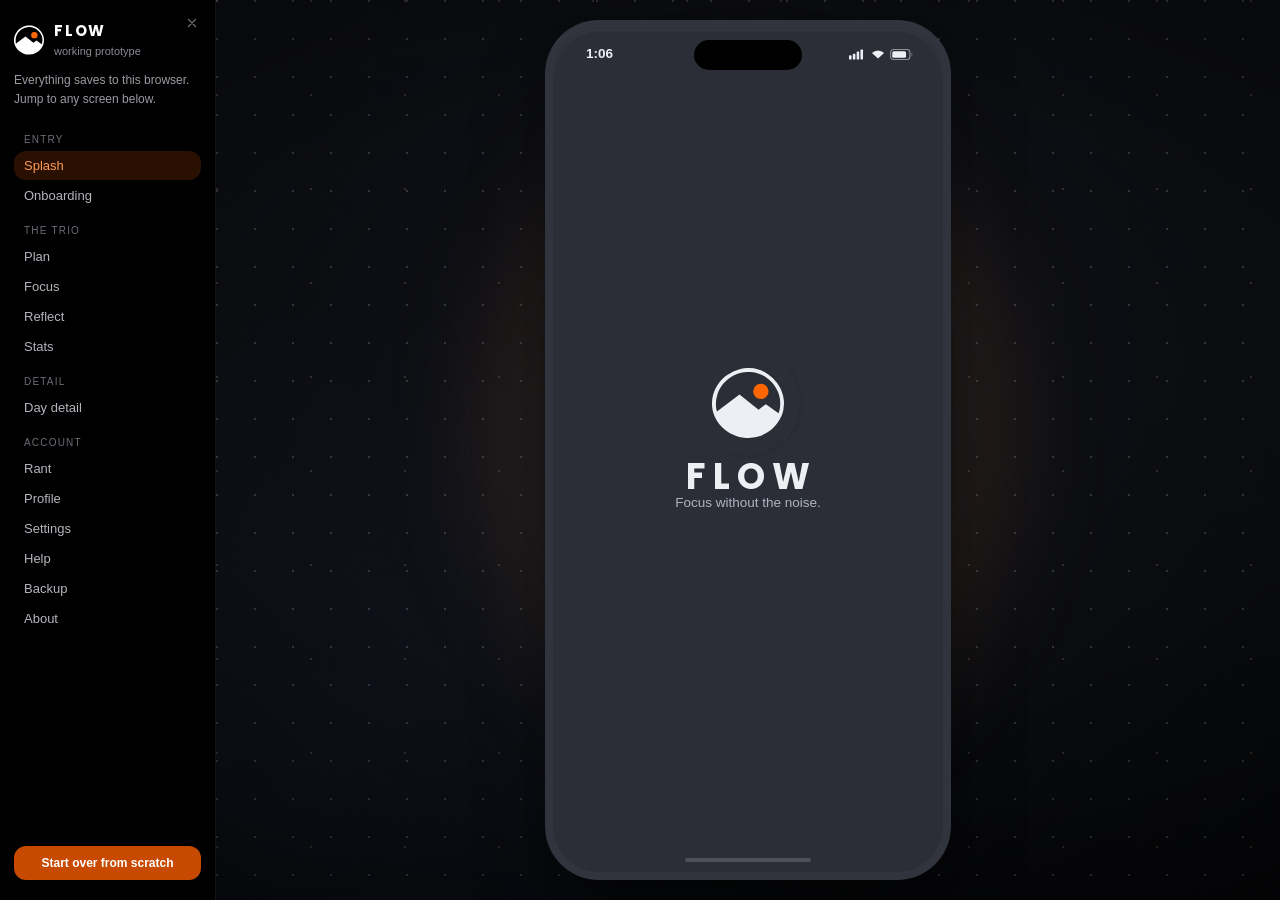
==== commit 9ad111ce: "Point contact at the repo, not a mailbox nobody owns Three places invited people to write to joinflo" ====
--- a/app/index.html
+++ b/app/index.html
@@ -7,22 +7,21 @@
 <title>Flow</title>
 <meta name="description" content="A focus app that runs in the browser. Plan the day, run the timer, reflect on how it went. No sign up, no account, nothing leaves your device.">
 
-<!-- The mark is white on transparent, drawn for a dark ground, so on its own it
-     disappears in a light browser tab. tools/build_icons.py sits it on the
-     app's own near-black first. 180 is the size iOS wants for a home screen. -->
+<!-- The mark is white on transparent, drawn for a dark ground, so on its own
+     it disappears in a light browser tab. These sit it on the app's own
+     near-black first. 180 is the size iOS wants for a home screen. -->
 <link rel="icon" href="icon-32.png" sizes="32x32" type="image/png">
 <link rel="apple-touch-icon" href="icon-180.png">
 <meta name="apple-mobile-web-app-title" content="Flow">
 
-<!-- The card people see when the link gets posted. The path is relative to the
-     site root, which is where the built index.html lives, not to app/.
-     tools/set_site_url.py rewrites these to absolute once the site has a URL,
-     because a few scrapers will not resolve a relative one. -->
+<!-- The card people see when the link gets posted. preview.png sits next to
+     the built index.html at the site root, and the URL is absolute because a
+     few scrapers will not resolve a relative one. -->
 <meta property="og:type" content="website">
 <meta property="og:url" content="https://arihantslittlecave.github.io/flow-focus-app/">
 <meta property="og:title" content="Flow">
 <meta property="og:description" content="Plan the day. Do the work. Reflect on it. A focus app with no sign up and no account.">
-<meta property="og:image" content="https://arihantslittlecave.github.io/flow-focus-app/banner/FLOW-banner-1600x900.png">
+<meta property="og:image" content="https://arihantslittlecave.github.io/flow-focus-app/preview.png">
 <meta property="og:image:width" content="1600">
 <meta property="og:image:height" content="900">
 <meta name="twitter:card" content="summary_large_image">
@@ -63,7 +62,7 @@
   <symbol id="i-clock" viewBox="0 0 24 24"><circle cx="12" cy="12" r="9" stroke="currentColor" stroke-width="2"/><path d="M12 7.5V12l3 2" stroke="currentColor" stroke-width="2" stroke-linecap="round" stroke-linejoin="round"/></symbol>
   <symbol id="i-moon" viewBox="0 0 24 24"><path d="M20.5 14.5A8.2 8.2 0 0 1 9.5 3.5a8.5 8.5 0 1 0 11 11Z" stroke="currentColor" stroke-width="2" stroke-linejoin="round"/></symbol>
   <symbol id="i-close" viewBox="0 0 24 24"><path d="M6 6l12 12M18 6 6 18" stroke="currentColor" stroke-width="2.2" stroke-linecap="round"/></symbol>
-  <symbol id="i-mail" viewBox="0 0 24 24"><rect x="2.8" y="5" width="18.4" height="14" rx="2.6" stroke="currentColor" stroke-width="1.8"/><path d="m3.6 7.2 7.3 5.2a2 2 0 0 0 2.2 0l7.3-5.2" stroke="currentColor" stroke-width="1.8" stroke-linecap="round"/></symbol>
+  <symbol id="i-ext" viewBox="0 0 24 24"><path d="M14 4h6v6" stroke="currentColor" stroke-width="1.8" stroke-linecap="round" stroke-linejoin="round"/><path d="M20 4 11 13" stroke="currentColor" stroke-width="1.8" stroke-linecap="round"/><path d="M18 14.5V18a2 2 0 0 1-2 2H6a2 2 0 0 1-2-2V8a2 2 0 0 1 2-2h3.5" stroke="currentColor" stroke-width="1.8" stroke-linecap="round"/></symbol>
   <symbol id="i-logo" viewBox="-0.66 0.66 101.32 98.68">
     <path fill="currentColor" fill-rule="evenodd" d="M49.75 0.66L58.06 1.25L62.13 2.08L68.11 4.07L73.26 6.48L76.99 8.72L80.9 11.54L85.13 15.28L91.2 22.34L94.6 27.66L96.76 32.06L98.59 36.96L99.67 41.11L100.5 46.68L100.66 50.5L99.83 59.39L98.59 64.29L96.93 68.69L94.77 73.01L91.86 77.57L88.87 81.31L84.97 85.38L81.15 88.62L76.99 91.53L69.1 95.6L64.7 97.18L60.05 98.34L51.16 99.34L46.93 99.25L42.03 98.67L37.54 97.76L32.64 96.26L24.58 92.52L19.27 89.04L16.28 86.63L12.96 83.47L9.39 79.4L6.48 75.33L4.32 71.59L2.49 67.61L0.83 62.62L-0.17 57.97L-0.66 53.07L-0.66 48.92L-0.17 43.77L0.91 38.54L2.49 33.72L3.9 30.4L6.73 25.25L9.63 21.1L12.87 17.36L17.28 13.21L21.35 10.13L30.15 5.15L39.29 1.99L44.27 1.08L49.75 0.66ZM49.58 6.23L53.99 6.31L59.8 7.14L65.28 8.72L69.1 10.3L73.84 12.87L79.32 16.86L83.8 21.18L86.71 24.75L89.78 29.49L92.11 34.22L93.6 38.46L94.85 43.77L95.35 48.42L95.27 54.4L94.35 60.22L93.02 64.45L75.17 51.66L64.87 59.39L38.04 37.87L6.31 62.13L5.4 58.31L4.9 53.74L4.98 47.59L5.73 42.52L7.56 36.05L9.22 32.14L11.79 27.49L14.53 23.67L16.78 21.1L21.68 16.53L25.08 14.04L30.32 11.05L34.55 9.22L38.95 7.81L44.19 6.73L49.58 6.23Z"/>
     <circle cx="68.1" cy="33.7" r="10.8" fill="#FF6600"/>
@@ -512,7 +511,7 @@
                 <button class="row" data-go="help"><span>Help</span></button>
                 <button class="row" data-go="about"><span>About Flow</span></button>
               </div>
-              <p class="card-fine">No ads, no trackers, no accounts. Say hello at <a href="mailto:joinflow@gmail.com">joinflow@gmail.com</a></p>
+              <p class="card-fine">No ads, no trackers, no accounts.</p>
             </div>
           </div>
         </section>
@@ -530,11 +529,14 @@
                    render in one box below the whole list, so tapping the first
                    question put the answer ten rows off the bottom of the screen -->
               <div class="rows" id="faqRows"></div>
-              <!-- this used to be a GitHub button that only raised a toast saying
-                   the repo was not public yet. Mail works today. -->
-              <p class="card-fine">Still stuck? A real person reads these.</p>
+              <!-- this was a GitHub button that only raised a toast saying the repo
+                   was not public yet, then a mailto once it was. The repo is public
+                   now, so it goes where it always meant to. New tab: the app holds
+                   its state in this one and navigating away would drop it. -->
+              <p class="card-fine">Still stuck? Open an issue and I will read it.</p>
               <a class="btn btn--primary btn--block" id="btnFeedback"
-                 href="mailto:joinflow@gmail.com?subject=Flow%20feedback"><svg class="btn-ico"><use href="#i-mail"/></svg>Send feedback</a>
+                 target="_blank" rel="noopener"
+                 href="https://github.com/arihantslittlecave/flow-focus-app/issues/new"><svg class="btn-ico"><use href="#i-ext"/></svg>Report a problem</a>
             </div>
           </div>
         </section>
@@ -589,7 +591,8 @@
               </div>
               <p class="card-fine">Designed and built by Arihant.</p>
               <a class="btn btn--primary btn--block" id="btnSource"
-                 href="mailto:joinflow@gmail.com?subject=Flow"><svg class="btn-ico"><use href="#i-mail"/></svg>Get in touch</a>
+                 target="_blank" rel="noopener"
+                 href="https://github.com/arihantslittlecave/flow-focus-app"><svg class="btn-ico"><use href="#i-ext"/></svg>See the source</a>
             </div>
           </div>
         </section>
--- a/app/styles.css
+++ b/app/styles.css
@@ -47,11 +47,16 @@
   --secondary:#2B2E36;
   --secondary-fg:#EDEFF5;
   --accent-2:#4C7DFF;
-  /* Two reds, for the same reason there are two oranges: #FF8A76 is legible as
-     TEXT on a dark surface but carries white at only 2.2:1 as a FILL, which is
-     what made the Start over button look like washed-out salmon. */
-  --destructive:#FF8A76;      /* ink */
-  --destructive-fill:#C2352A; /* white on this is 5.48:1 */
+  /* There is no red. The palette is five colours and a sixth one for danger
+     was never among them, so a destructive action wears the brighter orange,
+     the one the mark carries. It is still the accent, so it still reads as
+     the committed action, but it is not the same orange as Start Flow and
+     Add it, so it does not wear their clothes.
+     The text goes dark for a reason: white on FF7A2B is 2.6:1 and unusable.
+     2B1405 on it is 6.7:1, and it is the pairing off the palette strip. */
+  --destructive:var(--muted-fg);      /* ink */
+  --destructive-fill:#FF7A2B;
+  --destructive-fill-fg:#2B1405;
   --success:#4FB783;
 
   /* Light tint plus a backdrop blur, so the app reads as pushed back rather
@@ -87,8 +92,9 @@
   --border:transparent;
   --input:#E7EAF0;
   --primary-ink:#B04200;
-  --destructive:#B3352A;
-  --destructive-fill:#B3352A; /* white on this is 6.07:1 */
+  --destructive:var(--muted-fg);
+  --destructive-fill:#FF7A2B;
+  --destructive-fill-fg:#2B1405;
   --scrim:rgba(46,52,68,.26);
   --sheet-edge:rgba(255,255,255,.7);
   --secondary:#E7EAF0;
@@ -214,9 +220,16 @@
 .rail-nav button:hover{background:rgba(255,255,255,.07);color:#fff}
 .rail-nav button.is-active{background:rgba(255,102,0,.16);color:#FF9B57}
 .rail-nav .rail-cat{font-size:10px;letter-spacing:.12em;text-transform:uppercase;color:#6C6C75;padding:12px 10px 3px}
-.rail-reset{margin-top:auto;padding:9px;border-radius:var(--radius-sm);font-size:12px;
-  border:1px solid rgba(255,255,255,.12);color:#B4B4BC;transition:.14s}
-.rail-reset:hover{border-color:#FF8A76;color:#FF8A76}
+/* This was grey text on a 12% white border, on a dark rail, which is the same
+   treatment as something switched off. It is the one control on the rail
+   anyone actually goes looking for, so it is orange and it holds a fill. */
+.rail-reset{margin-top:auto;padding:10px;border-radius:var(--radius-sm);
+  font-size:12px;font-weight:600;
+  border:0;background:#C74A00;color:#fff;transition:.14s}
+/* #C74A00, not the brighter mark orange: white sits at 4.76:1 on this one and
+   nowhere near it on #FF6600. Filled, it is also the only solid block on the
+   rail, so it no longer reads as a sibling of the active nav pill. */
+.rail-reset:hover{filter:brightness(1.08)}
 
 /* `clip` not `hidden`: the dot field inside is deliberately oversized, and
    `hidden` would make this a scroll container that any .focus() could scroll. */
@@ -372,8 +385,9 @@
 .row:hover{background:var(--muted)}
 .row.is-sel{background:var(--muted);border-color:var(--subtle)}
 .row.is-sel span{font-weight:500}
-.row--danger{color:var(--destructive);border-color:rgba(240,68,56,.28)}
-.row--danger:hover{background:rgba(240,68,56,.1)}
+/* the row is just a row now; the dialog it opens does the warning */
+.row--danger{color:var(--destructive);border-color:var(--border)}
+.row--danger:hover{background:rgba(255,255,255,.05)}
 .row--split{cursor:default}
 .row--entry{padding:12px 13px}
 /* block, not flex: as a flex item the clamped note got compressed and the
@@ -499,7 +513,7 @@
 .task-grip svg{width:13px;height:13px}
 .task-del{width:22px;height:24px;flex:none;display:grid;place-items:center;color:transparent}
 .task:hover .task-del{color:var(--subtle)}
-.task-del:hover{color:var(--destructive)}
+.task-del:hover{color:var(--foreground)}
 .task-del svg{width:13px;height:13px}
 .task.is-dragging{opacity:.5;background:var(--muted)}
 
@@ -823,7 +837,7 @@
 .dlg p{margin:0;font-size:13px;line-height:1.6;color:var(--muted-fg)}
 .dlg-actions{display:flex;gap:8px;margin-top:8px}
 .dlg-actions .btn{flex:1}
-.btn--danger{background:var(--destructive-fill);color:#fff}
+.btn--danger{background:var(--destructive-fill);color:var(--destructive-fill-fg)}
 .btn--danger:hover{filter:brightness(1.10)}
 
 /* ============ TOAST ============ */
@@ -868,7 +882,9 @@
 }
 .rant-mic svg,.rant-burn svg{width:16px;height:16px}
 .rant-mic:hover,.rant-burn:hover{color:var(--foreground);border-color:var(--subtle)}
-.rant-mic.is-live{border-color:var(--destructive);color:var(--destructive)}
+/* listening is an active state, not a dangerous one, so it takes the accent
+   rather than the red it used to borrow */
+.rant-mic.is-live{border-color:var(--primary);color:var(--primary)}
 .rant-mic.is-live svg{animation:pulse 1.1s ease-in-out infinite}
 @keyframes pulse{0%,100%{opacity:1;transform:scale(1)}50%{opacity:.45;transform:scale(.88)}}
 .rant-mic:disabled{opacity:.4;cursor:not-allowed}
@@ -1210,3 +1226,8 @@
 @media (hover:none){
   .task-grip,.task-del{color:var(--subtle)}
 }
+
+/* A primary button that cannot be pressed has to look like it. Not so faint it
+   reads as missing: it is the thing you are meant to reach for once you have
+   answered, so it stays legible and stops responding to touch. */
+.btn:disabled{opacity:.4;cursor:default;box-shadow:none;pointer-events:none}
